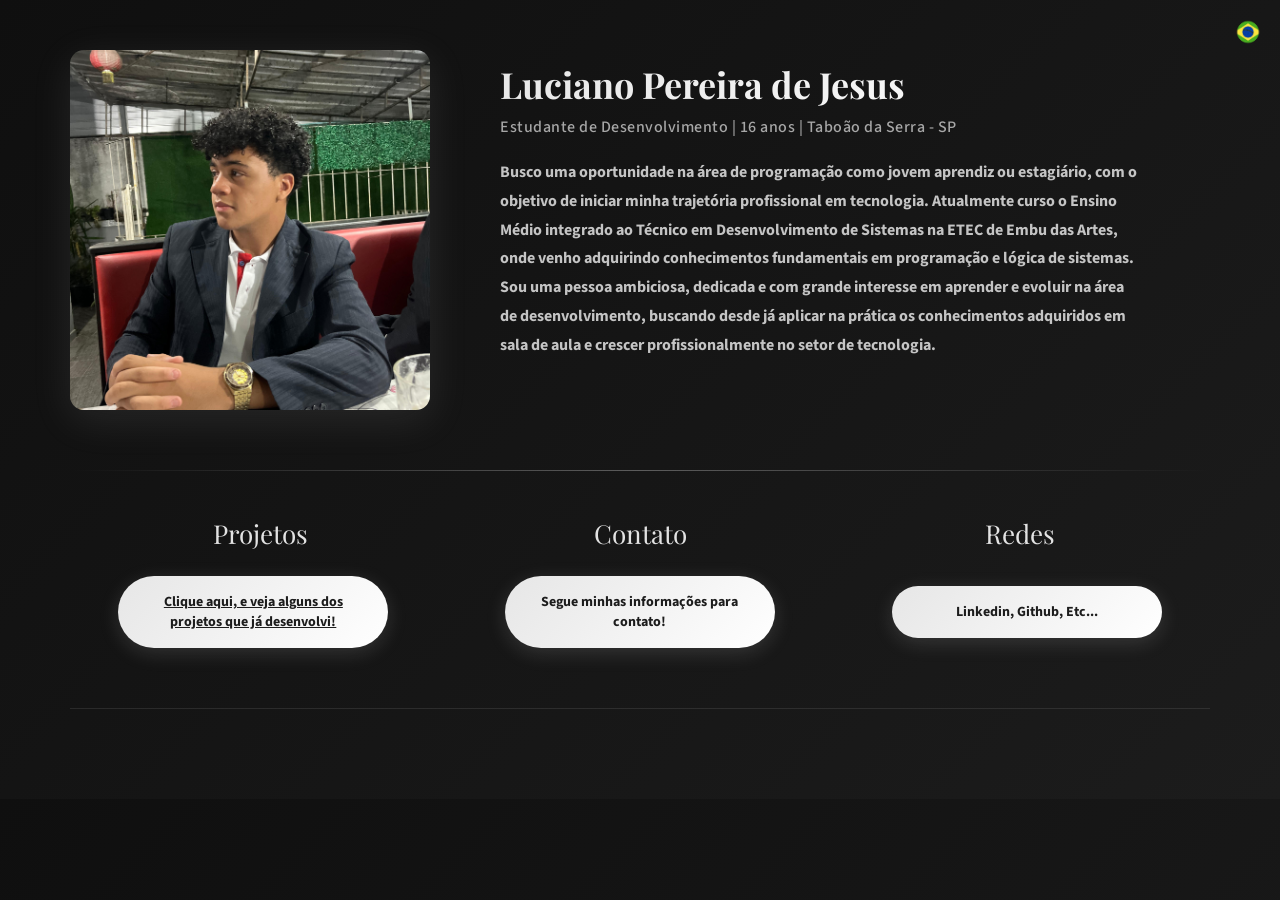
==== Portifólio Luciano Pereira/index.html @ 4070a9cf "Add files via upload" ====
<!DOCTYPE html>
<html lang="pt-BR">

<head>
    <meta charset="UTF-8">
    <meta name="viewport" content="width=device-width, initial-scale=1.0">
    <meta name="description" content="Portfólio de Luciano Pereira – projetos web e habilidades em desenvolvimento.">
    <link rel="icon" href="favicon.ico">
    <title>Luciano Pereira - Desenvolvedor</title>
    <link rel="stylesheet" href="style.css?v=2">
    <link rel="preconnect" href="https://fonts.googleapis.com">
    <link rel="preconnect" href="https://fonts.gstatic.com" crossorigin>
    <link href="https://fonts.googleapis.com/css2?family=Playfair+Display:ital,wght@1,700&display=swap"
        rel="stylesheet">
    <link rel="preconnect" href="https://fonts.googleapis.com">
    <link rel="preconnect" href="https://fonts.gstatic.com" crossorigin>
    <link
        href="https://fonts.googleapis.com/css2?family=Playfair+Display:wght@400..900&family=Source+Sans+3:ital,wght@0,200..900;1,200..900&display=swap"
        rel="stylesheet">
</head>

<body>

    <div class="linguagem">
        <img class="br-en" id="flagImg" src="brasil.png" alt="Trocar idioma" role="button" tabindex="0">
    </div>


    <div id="languageModal" class="language-modal">
        <div class="language-content">
            <h2>Choose Language / Escolha o Idioma</h2>
            <div class="language-options">
                <button class="lang-btn" data-lang="pt">🇧🇷 Português</button>
                <button class="lang-btn" data-lang="en">🇺🇸 English</button>
            </div>
        </div>
    </div>

    <div id="contactModal" class="language-modal">
        <div class="language-content contact-modal-content">
            <h2 data-pt="Contato" data-en="Contact">Contato</h2>
            <p class="contact-label" data-pt="Entre em contato comigo:" data-en="Get in touch with me:">Entre em contato comigo:</p>
            <a href="mailto:lucianopereiradejesus14@gmail.com" class="contact-email">lucianopereiradejesus14@gmail.com</a>
            <button class="lang-btn contact-close-btn" data-action="close-contact" data-pt="Fechar" data-en="Close">Fechar</button>
        </div>
    </div>

    <div id="redesModal" class="language-modal">
        <div class="language-content redes-modal-content">
            <h2 data-pt="Minhas Redes" data-en="My Networks">Minhas Redes</h2>
            <p class="contact-label" data-pt="Vamos nos conectar!" data-en="Let's connect!">Vamos nos conectar!</p>
            
            <div class="social-links">
                <a href="https://github.com/Luciano-P-Jesus" target="_blank" class="social-link github">
                    <span class="social-icon">
                        <svg viewBox="0 0 24 24" width="22" height="22" fill="currentColor">
                            <path d="M12 0C5.37 0 0 5.37 0 12c0 5.31 3.435 9.795 8.205 11.385.6.105.825-.255.825-.57 0-.285-.015-1.23-.015-2.235-3.015.555-3.795-.735-4.035-1.41-.135-.345-.72-1.41-1.23-1.695-.42-.225-1.02-.78-.015-.795.945-.015 1.62.87 1.845 1.23 1.08 1.815 2.805 1.305 3.495.99.105-.78.42-1.305.765-1.605-2.67-.3-5.46-1.335-5.46-5.925 0-1.305.465-2.385 1.23-3.225-.12-.3-.54-1.53.12-3.18 0 0 1.005-.315 3.3 1.23.96-.27 1.98-.405 3-.405s2.04.135 3 .405c2.295-1.56 3.3-1.23 3.3-1.23.66 1.65.24 2.88.12 3.18.765.84 1.23 1.905 1.23 3.225 0 4.605-2.805 5.625-5.475 5.925.435.375.81 1.095.81 2.22 0 1.605-.015 2.895-.015 3.3 0 .315.225.69.825.57A12.02 12.02 0 0024 12c0-6.63-5.37-12-12-12z"/>
                        </svg>
                    </span>
                    <span class="social-name">GitHub</span>
                    <span class="social-arrow">→</span>
                </a>
                
                <a href="https://www.linkedin.com/in/luciano-pereira-de-jesus-b1060439a" target="_blank" class="social-link linkedin">
                    <span class="social-icon">
                        <svg viewBox="0 0 24 24" width="20" height="20" fill="currentColor">
                            <path d="M20.447 20.452h-3.554v-5.569c0-1.328-.027-3.037-1.852-3.037-1.853 0-2.136 1.445-2.136 2.939v5.667H9.351V9h3.414v1.561h.046c.477-.9 1.637-1.85 3.37-1.85 3.601 0 4.267 2.37 4.267 5.455v6.286zM5.337 7.433a2.062 2.062 0 01-2.063-2.065 2.064 2.064 0 112.063 2.065zm1.782 13.019H3.555V9h3.564v11.452zM22.225 0H1.771C.792 0 0 .774 0 1.729v20.542C0 23.227.792 24 1.771 24h20.451C23.2 24 24 23.227 24 22.271V1.729C24 .774 23.2 0 22.222 0h.003z"/>
                        </svg>
                    </span>
                    <span class="social-name">LinkedIn</span>
                    <span class="social-arrow">→</span>
                </a>
            </div>
            
            <button class="lang-btn contact-close-btn" data-action="close-redes" data-pt="Fechar" data-en="Close">Fechar</button>
        </div>
    </div>

    <main class="principal">

        <div class="container">

            <div class="img" alt="Luciano Pereira de Jesus">

                <img class="L-img" src="eu.jpg">

            </div>

            <div class="textos">
                <h1 class="titulo" data-pt="Luciano Pereira de Jesus" data-en="Luciano Pereira de Jesus">Luciano Pereira
                    de Jesus</h1>
                <p class="subtitulo" data-pt="Estudante de Desenvolvimento | 16 anos | Taboão da Serra - SP"
                    data-en="Programming Student | 16 years old | Taboão da Serra - SP">Estudante de desenvolvimento| 16
                    anos | Taboão da Serra - SP</p>
                <h2 class="apresentação"
                    data-pt="Busco uma oportunidade na área de programação como jovem aprendiz ou estagiário, com o objetivo de iniciar minha trajetória profissional em tecnologia. Atualmente curso o Ensino Médio integrado ao Técnico em Desenvolvimento de Sistemas na ETEC de Embu das Artes, onde venho adquirindo conhecimentos fundamentais em programação e lógica de sistemas. Sou uma pessoa ambiciosa, dedicada e com grande interesse em aprender e evoluir na área de desenvolvimento, buscando desde já aplicar na prática os conhecimentos adquiridos em sala de aula e crescer profissionalmente no setor de tecnologia."
                    data-en="I am looking for an opportunity in programming as a young apprentice or intern, with the goal of starting my professional journey in technology. I am currently studying high school integrated with a technician course in Systems Development at ETEC de Embu das Artes, where I am acquiring fundamental knowledge in programming and systems logic. I am an ambitious, dedicated person with great interest in learning and evolving in the development field, already seeking to apply the knowledge acquired in class practice and grow professionally in the technology sector.">
                    Busco uma oportunidade na área de programação como jovem aprendiz ou
                    estagiário, com o objetivo de
                    iniciar minha trajetória profissional em tecnologia. Atualmente curso o Ensino Médio integrado ao
                    Técnico em Desenvolvimento de Sistemas na ETEC de Embu das Artes, onde venho adquirindo
                    conhecimentos fundamentais em programação e lógica de sistemas. Sou uma pessoa ambiciosa, dedicada e
                    com grande interesse em aprender e evoluir na área de desenvolvimento, buscando desde já aplicar na
                    prática os conhecimentos adquiridos em sala de aula e crescer profissionalmente no setor de
                    tecnologia.</h2>
            </div>
        </div>


        <div class="linha"></div>
        <nav class="links">


            <div class="linha-titulos">
                <h1 class="l-titulos" data-pt="Projetos" data-en="Projects">Projetos</h1>
                <h1 class="l-contato" data-pt="Contato" data-en="Contact">Contato</h1>
                <h1 class="l-titulos" data-pt="Redes" data-en="Networks">Redes</h1>
            </div>

            <div class="linha-links">
                <a href="projetos.html" class="projetos" data-pt="Clique aqui, e veja alguns dos projetos que já desenvolvi!"
                    data-en="Click here to see some of the projects I've developed!">Clique aqui, e veja alguns dos
                    projetos que já desenvolvi!</a>

                <div class="contato" data-pt="Segue minhas informações para contato!"
                    data-en="Follow my contact information!">Segue minhas informações para contato!</div>

                <div class="redes" data-pt="Linkedin, Github, Etc..." data-en="Linkedin, Github, Etc...">Linkedin,
                    Github, Etc...</div>
            </div>

        </nav>

        <footer>



        </footer>

    </main>


    <script src="script.js?v=4"></script>


</body>

</html>
---- Portifólio Luciano Pereira/style.css ----
* {
    margin: 0;
    padding: 0;
    box-sizing: border-box;
}

body {
    background: linear-gradient(135deg, #0f0f0f 0%, #1c1c1c 100%);
    color: rgba(255, 255, 255, 0.88);
    font-family: "Source Sans 3", sans-serif;
}


.linguagem {
    position: fixed;
    top: 18px;
    right: 18px;
    width: 28px;
    height: 28px;
    z-index: 100;
}

.br-en {
    width: 100%;
    height: 100%;
    cursor: pointer;
    transition: transform 0.3s ease;
}

.br-en:hover {
    transform: scale(1.2);
}


.principal {
    max-width: 1350px;
    margin: 0 auto;
    padding: 50px 70px;
}

.container {
    display: flex;
    align-items: flex-start;
    gap: 70px;
    animation: fadeInUp 0.8s ease-out;
}


.img {
    width: 360px;
    height: 360px;
    flex-shrink: 0;
}

.L-img {
    width: 100%;
    height: 100%;
    object-fit: cover;
    border-radius: 14px;
    box-shadow: 0 10px 40px rgba(230, 230, 230, 0.1);
    transition: transform 0.3s ease;
}

.L-img:hover {
    transform: scale(1.05);
}


.textos {
    max-width: 640px;
    padding-top: 10px;
}

.titulo {
    font-family: "Playfair Display", serif;
    font-size: 36px;
    font-weight: 700;
    margin-bottom: 8px;
    background: linear-gradient(135deg, #e6e6e6 0%, #ffffff 100%);
    -webkit-background-clip: text;
    -webkit-text-fill-color: transparent;
    background-clip: text;
}

.subtitulo {
    font-size: 16px;
    color: rgba(230, 230, 230, 0.7);
    margin-bottom: 20px;
    font-weight: 500;
    letter-spacing: 0.5px;
}

.apresentação {
    font-family: "Source Sans 3", sans-serif;
    font-size: 16px;
    line-height: 1.8;
    text-align: left;
    color: rgba(255, 255, 255, 0.75);
}


.linha {
    width: 100%;
    height: 1px;
    background: linear-gradient(90deg, rgba(255, 255, 255, 0) 0%, rgba(255, 255, 255, 0.3) 50%, rgba(255, 255, 255, 0) 100%);
    margin: 60px 0 45px;
}

.links {
    width: 100%;
}

/* Titles */
.linha-titulos {
    display: grid;
    grid-template-columns: repeat(3, 1fr);
    text-align: center;
    margin-bottom: 25px;
}

.l-titulos,
.l-contato {
    font-family: "Playfair Display", serif;
    font-size: 26px;
    font-weight: 400;
}

/* Buttons */
.linha-links {
    display: grid;
    grid-template-columns: repeat(3, 1fr);
    place-items: center;
    gap: 20px;
}

.projetos,
.contato,
.redes {
    background: linear-gradient(135deg, #e6e6e6 0%, #ffffff 100%);
    color: #1c1c1c;
    border-radius: 999px;
    padding: 16px 28px;
    font-size: 14px;
    text-align: center;
    width: 270px;
    cursor: pointer;
    font-weight: 700;
    border: none;
    transition: all 0.3s ease;
    box-shadow: 0 5px 20px rgba(230, 230, 230, 0.15);
}

.projetos:hover,
.contato:hover,
.redes:hover {
    transform: translateY(-4px);
    box-shadow: 0 10px 30px rgba(230, 230, 230, 0.25);
    background: linear-gradient(135deg, #ffffff 0%, #e6e6e6 100%);
}

/* Modal de Contato */
.contact-modal {
    display: none; 
    position: fixed; 
    z-index: 1000; 
    left: 0; 
    top: 0; 
    width: 100%; 
    height: 100%; 
    background-color: rgba(0,0,0,0.6); 
    backdrop-filter: blur(4px);
    justify-content: center; 
    align-items: center;
}

.contact-content {
    background: #fff;
    padding: 30px;
    border-radius: 12px;
    width: 90%;
    max-width: 400px;
    text-align: center;
    box-shadow: 0 8px 20px rgba(0,0,0,0.25);
    animation: fadeIn 0.3s ease-in-out;
    font-family: 'Source Sans 3', sans-serif;
}

.contact-content h2 {
    font-family: 'Playfair Display', serif;
    margin-bottom: 15px;
    color: #333;
}

.contact-content p {
    font-size: 1.1rem;
    color: #444;
}

.contact-content a {
    color: #0077cc;
    text-decoration: none;
    font-weight: bold;
}

.contact-content a:hover {
    text-decoration: underline;
}

.close-btn {
    position: absolute;
    top: 15px;
    right: 20px;
    font-size: 1.5rem;
    cursor: pointer;
    color: #666;
    transition: color 0.3s;
}

.close-btn:hover {
    color: #000;
}

@keyframes fadeIn {
    from {opacity: 0; transform: scale(0.95);}
    to {opacity: 1; transform: scale(1);}
}


/* Projects Page Styles */
.projetos-header {
    text-align: center;
    margin-bottom: 60px;
    animation: fadeInDown 0.8s ease-out;
}

.projetos-titulo {
    font-family: "Playfair Display", serif;
    font-size: 48px;
    font-weight: 700;
    margin-bottom: 12px;
    background: linear-gradient(135deg, #e6e6e6 0%, #ffffff 100%);
    -webkit-background-clip: text;
    -webkit-text-fill-color: transparent;
    background-clip: text;
}

.projetos-subtitulo {
    font-size: 18px;
    color: rgba(230, 230, 230, 0.6);
}

.projetos-container {
    display: grid;
    grid-template-columns: repeat(auto-fit, minmax(500px, 1fr));
    gap: 40px;
    margin-bottom: 60px;
    animation: fadeInUp 0.8s ease-out 0.2s both;
}

.projeto-card {
    background: linear-gradient(135deg, rgba(230, 230, 230, 0.08) 0%, rgba(230, 230, 230, 0.02) 100%);
    border: 1px solid rgba(230, 230, 230, 0.1);
    border-radius: 12px;
    padding: 40px;
    position: relative;
    overflow: hidden;
    transition: all 0.3s ease;
    backdrop-filter: blur(10px);
}

.projeto-card:hover {
    border-color: rgba(230, 230, 230, 0.3);
    transform: translateY(-8px);
    box-shadow: 0 20px 50px rgba(230, 230, 230, 0.1);
}

.projeto-overlay {
    position: absolute;
    top: 0;
    left: 0;
    right: 0;
    height: 4px;
    background: linear-gradient(90deg, #e6e6e6 0%, #ffffff 50%, #e6e6e6 100%);
    animation: slideRight 2s ease-in-out infinite;
}

@keyframes slideRight {
    0%, 100% {
        transform: translateX(-100%);
    }
    50% {
        transform: translateX(100%);
    }
}

.projeto-conteudo {
    position: relative;
    z-index: 1;
}

.projeto-nome {
    font-family: "Playfair Display", serif;
    font-size: 28px;
    font-weight: 700;
    margin-bottom: 12px;
    color: #e6e6e6;
}

.projeto-descricao {
    font-size: 15px;
    line-height: 1.7;
    color: rgba(255, 255, 255, 0.7);
    margin-bottom: 20px;
}

.projeto-tecnologias {
    display: flex;
    flex-wrap: wrap;
    gap: 8px;
    margin-bottom: 24px;
}

.tech-badge {
    display: inline-block;
    background: rgba(230, 230, 230, 0.15);
    color: #e6e6e6;
    padding: 6px 14px;
    border-radius: 20px;
    font-size: 12px;
    font-weight: 600;
    border: 1px solid rgba(230, 230, 230, 0.2);
    transition: all 0.3s ease;
}

.tech-badge:hover {
    background: rgba(230, 230, 230, 0.25);
    border-color: rgba(230, 230, 230, 0.4);
}

.projeto-features {
    background: rgba(230, 230, 230, 0.05);
    padding: 16px;
    border-radius: 8px;
    border-left: 3px solid rgba(230, 230, 230, 0.3);
}

.projeto-features p {
    font-size: 14px;
    font-weight: 600;
    color: #e6e6e6;
    margin-bottom: 10px;
}

.projeto-features ul {
    list-style: none;
    display: flex;
    flex-direction: column;
    gap: 8px;
}

.projeto-features li {
    font-size: 14px;
    color: rgba(255, 255, 255, 0.7);
}

.btn-projeto {
    display: inline-block;
    background: linear-gradient(135deg, #e6e6e6 0%, #ffffff 100%);
    color: #1c1c1c;
    padding: 12px 28px;
    border-radius: 999px;
    font-size: 14px;
    font-weight: 700;
    text-decoration: none;
    margin-top: 20px;
    transition: all 0.3s ease;
    box-shadow: 0 5px 15px rgba(230, 230, 230, 0.2);
    border: none;
    cursor: pointer;
    display: inline-block;
}

.btn-projeto:hover {
    transform: translateY(-3px);
    box-shadow: 0 8px 25px rgba(230, 230, 230, 0.3);
    background: linear-gradient(135deg, #ffffff 0%, #e6e6e6 100%);
}

.volta {
    text-align: center;
    margin: 40px 0;
    animation: fadeInUp 0.8s ease-out 0.4s both;
}

.btn-voltar {
    background: linear-gradient(135deg, #e6e6e6 0%, #ffffff 100%);
    color: #1c1c1c;
    border: none;
    padding: 14px 32px;
    border-radius: 999px;
    font-size: 15px;
    font-weight: 700;
    cursor: pointer;
    transition: all 0.3s ease;
    box-shadow: 0 5px 20px rgba(230, 230, 230, 0.15);
}

.btn-voltar:hover {
    transform: translateY(-4px);
    box-shadow: 0 10px 30px rgba(230, 230, 230, 0.25);
    background: linear-gradient(135deg, #ffffff 0%, #e6e6e6 100%);
}

footer {
    margin-top: 60px;
    padding-top: 40px;
    border-top: 1px solid rgba(230, 230, 230, 0.1);
}

/* Language Modal */
.language-modal {
    display: none;
    position: fixed;
    top: 0;
    left: 0;
    right: 0;
    bottom: 0;
    background: rgba(0, 0, 0, 0.7);
    backdrop-filter: blur(5px);
    z-index: 1000;
    align-items: center;
    justify-content: center;
    animation: fadeIn 0.3s ease;
}

.language-modal.show {
    display: flex;
}

.language-content {
    background: linear-gradient(135deg, rgba(230, 230, 230, 0.15) 0%, rgba(230, 230, 230, 0.05) 100%);
    border: 1px solid rgba(230, 230, 230, 0.2);
    border-radius: 16px;
    padding: 40px;
    text-align: center;
    backdrop-filter: blur(10px);
    animation: slideUp 0.3s ease;
    max-width: 400px;
    width: 90%;
    box-shadow: 0 20px 60px rgba(0, 0, 0, 0.3);
}

.language-content h2 {
    font-family: "Playfair Display", serif;
    font-size: 28px;
    margin-bottom: 30px;
    background: linear-gradient(135deg, #e6e6e6 0%, #ffffff 100%);
    -webkit-background-clip: text;
    -webkit-text-fill-color: transparent;
    background-clip: text;
}

.language-options {
    display: flex;
    gap: 15px;
    flex-direction: column;
}

.lang-btn {
    background: linear-gradient(135deg, #e6e6e6 0%, #ffffff 100%);
    color: #1c1c1c;
    border: none;
    padding: 15px 24px;
    border-radius: 8px;
    font-size: 16px;
    font-weight: 700;
    cursor: pointer;
    transition: all 0.3s ease;
    box-shadow: 0 5px 15px rgba(230, 230, 230, 0.2);
}

.lang-btn:hover {
    transform: translateY(-3px);
    box-shadow: 0 8px 25px rgba(230, 230, 230, 0.3);
    background: linear-gradient(135deg, #ffffff 0%, #e6e6e6 100%);
}

.lang-btn:active {
    transform: translateY(-1px);
}

/* Contact Modal */
.contact-modal-content {
    display: flex;
    flex-direction: column;
    align-items: center;
    gap: 20px;
}

.contact-label {
    font-size: 16px;
    color: rgba(255, 255, 255, 0.7);
    margin: 0;
}

.contact-email {
    background: linear-gradient(135deg, rgba(230, 230, 230, 0.1) 0%, rgba(230, 230, 230, 0.05) 100%);
    border: 1px solid rgba(230, 230, 230, 0.2);
    padding: 16px 28px;
    border-radius: 8px;
    font-size: 16px;
    font-weight: 600;
    color: #e6e6e6;
    text-decoration: none;
    transition: all 0.3s ease;
}

.contact-email:hover {
    background: linear-gradient(135deg, rgba(230, 230, 230, 0.15) 0%, rgba(230, 230, 230, 0.1) 100%);
    border-color: rgba(230, 230, 230, 0.4);
    transform: translateY(-2px);
}

.contact-close-btn {
    margin-top: 10px;
}

/* Social Networks Modal */
.redes-modal-content {
    display: flex;
    flex-direction: column;
    align-items: center;
    gap: 24px;
}

.social-links {
    display: flex;
    flex-direction: column;
    gap: 14px;
    width: 100%;
}

.social-link {
    display: flex;
    align-items: center;
    gap: 14px;
    padding: 18px 22px;
    border-radius: 12px;
    text-decoration: none;
    transition: all 0.3s ease;
    background: rgba(255, 255, 255, 0.06);
    border: 1px solid rgba(255, 255, 255, 0.12);
}

.social-link:hover {
    background: rgba(255, 255, 255, 0.12);
    border-color: rgba(255, 255, 255, 0.25);
    transform: translateY(-3px);
    box-shadow: 0 10px 30px rgba(0, 0, 0, 0.3);
}

.social-icon {
    width: 42px;
    height: 42px;
    display: flex;
    align-items: center;
    justify-content: center;
    border-radius: 10px;
    font-weight: 800;
    font-size: 15px;
    color: #1c1c1c;
    flex-shrink: 0;
    background: linear-gradient(135deg, #e6e6e6 0%, #ffffff 100%);
}

.social-name {
    flex: 1;
    font-size: 16px;
    font-weight: 600;
    color: #e6e6e6;
}

.social-arrow {
    font-size: 18px;
    color: rgba(255, 255, 255, 0.4);
    transition: all 0.3s ease;
}

.social-link:hover .social-arrow {
    color: #fff;
    transform: translateX(4px);
}

@keyframes fadeIn {
    from {
        opacity: 0;
    }
    to {
        opacity: 1;
    }
}

@keyframes slideUp {
    from {
        opacity: 0;
        transform: translateY(30px);
    }
    to {
        opacity: 1;
        transform: translateY(0);
    }
}

/* Project Info Page */
.projeto-info-container {
    animation: fadeInUp 0.8s ease-out;
}

.projeto-info-header {
    text-align: center;
    margin-bottom: 50px;
}

.projeto-info-titulo {
    font-family: "Playfair Display", serif;
    font-size: 48px;
    font-weight: 700;
    margin-bottom: 12px;
    background: linear-gradient(135deg, #e6e6e6 0%, #ffffff 100%);
    -webkit-background-clip: text;
    -webkit-text-fill-color: transparent;
    background-clip: text;
}

.projeto-info-subtitulo {
    font-size: 18px;
    color: rgba(230, 230, 230, 0.6);
}

.projeto-info-content {
    max-width: 900px;
    margin: 0 auto;
}

.info-section {
    background: linear-gradient(135deg, rgba(230, 230, 230, 0.08) 0%, rgba(230, 230, 230, 0.02) 100%);
    border: 1px solid rgba(230, 230, 230, 0.1);
    border-radius: 12px;
    padding: 30px;
    margin-bottom: 25px;
    backdrop-filter: blur(10px);
    transition: all 0.3s ease;
}

.info-section:hover {
    border-color: rgba(230, 230, 230, 0.2);
    box-shadow: 0 10px 30px rgba(230, 230, 230, 0.05);
}

.info-section h2 {
    font-family: "Playfair Display", serif;
    font-size: 24px;
    font-weight: 700;
    margin-bottom: 16px;
    color: #e6e6e6;
}

.info-section p {
    font-size: 15px;
    line-height: 1.7;
    color: rgba(255, 255, 255, 0.75);
    margin-bottom: 15px;
}

.info-section ul {
    list-style: none;
}

.info-section li {
    font-size: 15px;
    line-height: 1.8;
    color: rgba(255, 255, 255, 0.75);
    margin-bottom: 10px;
}

.tech-list {
    display: grid;
    grid-template-columns: repeat(auto-fit, minmax(250px, 1fr));
    gap: 25px;
}

.tech-group h3 {
    font-size: 16px;
    font-weight: 700;
    color: #e6e6e6;
    margin-bottom: 12px;
}

.tech-group ul {
    list-style: none;
}

.tech-group li {
    font-size: 14px;
    color: rgba(255, 255, 255, 0.7);
    margin-bottom: 8px;
    padding-left: 12px;
}

.tech-group li:before {
    content: "▸ ";
    color: rgba(230, 230, 230, 0.6);
    margin-right: 8px;
}

.features-list {
    list-style: none;
}

.features-list li {
    font-size: 15px;
    line-height: 1.8;
    color: rgba(255, 255, 255, 0.75);
    margin-bottom: 12px;
}

.requirements-list {
    list-style: none;
}

.requirements-list li {
    font-size: 15px;
    line-height: 1.8;
    color: rgba(255, 255, 255, 0.75);
    margin-bottom: 10px;
}

.info-warning {
    border-left: 4px solid rgba(255, 200, 0, 0.5);
    background: linear-gradient(135deg, rgba(255, 200, 0, 0.05) 0%, rgba(255, 200, 0, 0.02) 100%);
}

.info-warning h2 {
    color: rgba(255, 200, 0, 0.9);
}

/* Animations */
@keyframes fadeInUp {
    from {
        opacity: 0;
        transform: translateY(30px);
    }
    to {
        opacity: 1;
        transform: translateY(0);
    }
}

@keyframes fadeInDown {
    from {
        opacity: 0;
        transform: translateY(-30px);
    }
    to {
        opacity: 1;
        transform: translateY(0);
    }
}

/* =============================================
   Mini Projects Page
   ============================================= */

/* Header */
.mini-header {
    text-align: center;
    margin-bottom: 70px;
    animation: fadeInDown 0.8s ease-out;
}

.mini-header-label {
    display: inline-block;
    font-size: 12px;
    font-weight: 700;
    letter-spacing: 3px;
    text-transform: uppercase;
    color: rgba(230, 230, 230, 0.5);
    margin-bottom: 16px;
    border: 1px solid rgba(230, 230, 230, 0.15);
    padding: 6px 18px;
    border-radius: 999px;
}

.mini-header-titulo {
    font-family: "Playfair Display", serif;
    font-size: 56px;
    font-weight: 700;
    margin-bottom: 14px;
    background: linear-gradient(135deg, #e6e6e6 0%, #ffffff 100%);
    -webkit-background-clip: text;
    -webkit-text-fill-color: transparent;
    background-clip: text;
}

.mini-header-subtitulo {
    font-size: 17px;
    color: rgba(230, 230, 230, 0.55);
    max-width: 520px;
    margin: 0 auto 36px;
    line-height: 1.6;
}

.mini-header-stats {
    display: flex;
    align-items: center;
    justify-content: center;
    gap: 32px;
}

.stat-item {
    display: flex;
    flex-direction: column;
    align-items: center;
    gap: 4px;
}

.stat-number {
    font-family: "Playfair Display", serif;
    font-size: 32px;
    font-weight: 700;
    color: #e6e6e6;
}

.stat-label {
    font-size: 13px;
    color: rgba(230, 230, 230, 0.5);
    text-transform: uppercase;
    letter-spacing: 1px;
}

.stat-divider {
    width: 1px;
    height: 40px;
    background: rgba(230, 230, 230, 0.15);
}

/* Cards */
.mini-card {
    position: relative;
    background: linear-gradient(135deg, rgba(230, 230, 230, 0.06) 0%, rgba(230, 230, 230, 0.015) 100%);
    border: 1px solid rgba(230, 230, 230, 0.08);
    border-radius: 16px;
    overflow: hidden;
    margin-bottom: 40px;
    transition: all 0.4s ease;
    animation: fadeInUp 0.8s ease-out both;
}

.mini-card:nth-child(3) { animation-delay: 0.1s; }
.mini-card:nth-child(4) { animation-delay: 0.2s; }
.mini-card:nth-child(5) { animation-delay: 0.3s; }
.mini-card:nth-child(6) { animation-delay: 0.4s; }

.mini-card:hover {
    border-color: rgba(230, 230, 230, 0.2);
    transform: translateY(-4px);
    box-shadow: 0 24px 60px rgba(0, 0, 0, 0.3);
}

.mini-card-accent {
    height: 3px;
    width: 100%;
}

.mini-card--purple .mini-card-accent { background: linear-gradient(90deg, #9b59b6, #8e44ad, #c39bd3); }
.mini-card--green .mini-card-accent  { background: linear-gradient(90deg, #27ae60, #2ecc71, #58d68d); }
.mini-card--blue .mini-card-accent   { background: linear-gradient(90deg, #2980b9, #3498db, #5dade2); }
.mini-card--orange .mini-card-accent { background: linear-gradient(90deg, #e67e22, #f39c12, #f5b041); }

.mini-card--purple .mini-card-number { color: #c39bd3; }
.mini-card--green .mini-card-number  { color: #58d68d; }
.mini-card--blue .mini-card-number   { color: #5dade2; }
.mini-card--orange .mini-card-number { color: #f5b041; }

.mini-card--purple .mini-tag { border-color: rgba(155, 89, 182, 0.35); color: #c39bd3; }
.mini-card--green .mini-tag  { border-color: rgba(46, 204, 113, 0.35); color: #58d68d; }
.mini-card--blue .mini-tag   { border-color: rgba(52, 152, 219, 0.35); color: #5dade2; }
.mini-card--orange .mini-tag { border-color: rgba(243, 156, 18, 0.35); color: #f5b041; }

/* Card body layout */
.mini-card-body {
    display: grid;
    grid-template-columns: 1fr 1fr;
    gap: 0;
}

.mini-card-body--reverse {
    direction: rtl;
}

.mini-card-body--reverse > * {
    direction: ltr;
}

/* Video section */
.mini-card-video {
    padding: 30px;
    display: flex;
    flex-direction: column;
    justify-content: center;
    background: rgba(0, 0, 0, 0.2);
}

.mini-card-video video {
    width: 100%;
    border-radius: 10px;
    box-shadow: 0 8px 30px rgba(0, 0, 0, 0.4);
}

.mini-card-video--double {
    gap: 8px;
}

.mini-card-video--double video {
    border-radius: 8px;
}

.video-label {
    font-size: 12px;
    font-weight: 600;
    text-transform: uppercase;
    letter-spacing: 1.5px;
    color: rgba(230, 230, 230, 0.5);
    margin-bottom: 6px;
    margin-top: 8px;
}

.video-label:first-child {
    margin-top: 0;
}

/* Card info section */
.mini-card-info {
    padding: 36px 40px;
    display: flex;
    flex-direction: column;
    justify-content: center;
}

.mini-card-number {
    font-family: "Playfair Display", serif;
    font-size: 48px;
    font-weight: 700;
    opacity: 0.15;
    line-height: 1;
    margin-bottom: 8px;
}

.mini-card-nome {
    font-family: "Playfair Display", serif;
    font-size: 28px;
    font-weight: 700;
    color: #e6e6e6;
    margin-bottom: 14px;
}

.mini-card-descricao {
    font-size: 15px;
    line-height: 1.75;
    color: rgba(255, 255, 255, 0.65);
    margin-bottom: 18px;
}

/* Tags */
.mini-card-tags {
    display: flex;
    flex-wrap: wrap;
    gap: 8px;
    margin-bottom: 22px;
}

.mini-tag {
    display: inline-block;
    padding: 5px 14px;
    border-radius: 999px;
    font-size: 12px;
    font-weight: 600;
    border: 1px solid;
    background: transparent;
}

/* Highlights */
.mini-card-highlights {
    display: flex;
    flex-direction: column;
    gap: 10px;
}

.highlight-item {
    display: flex;
    align-items: center;
    gap: 10px;
    font-size: 14px;
    color: rgba(255, 255, 255, 0.6);
}

.highlight-icon {
    font-size: 16px;
    flex-shrink: 0;
}

/* Navigation */
.mini-nav {
    display: flex;
    justify-content: center;
    gap: 20px;
    margin-top: 20px;
    animation: fadeInUp 0.8s ease-out 0.5s both;
}

.mini-nav .btn-voltar {
    text-decoration: none;
    display: inline-block;
}

/* Responsiveness */
@media (max-width: 900px) {
    .principal {
        padding: 40px 40px;
    }

    .container {
        flex-direction: column;
        align-items: center;
        text-align: center;
    }

    .textos {
        padding-top: 0;
    }

    .titulo {
        font-size: 28px;
    }

    .linha-titulos,
    .linha-links {
        grid-template-columns: 1fr;
        gap: 22px;
    }

    .projetos-container {
        grid-template-columns: 1fr;
    }

    .projetos-titulo {
        font-size: 36px;
    }

    .mini-header-titulo {
        font-size: 40px;
    }

    .mini-card-body,
    .mini-card-body--reverse {
        grid-template-columns: 1fr;
        direction: ltr;
    }

    .mini-card-info {
        padding: 28px 24px;
    }

    .mini-card-video {
        padding: 20px;
    }

    .mini-nav {
        flex-direction: column;
        align-items: center;
    }
}

@media (max-width: 600px) {
    .principal {
        padding: 30px 20px;
    }

    .img {
        width: 100%;
        height: auto;
        aspect-ratio: 1;
    }

    .titulo {
        font-size: 24px;
    }

    .projeto-card {
        padding: 24px;
    }

    .projeto-nome {
        font-size: 22px;
    }

    .mini-header-titulo {
        font-size: 32px;
    }

    .mini-header-stats {
        gap: 20px;
    }

    .stat-number {
        font-size: 24px;
    }

    .mini-card-nome {
        font-size: 22px;
    }

    .mini-card-number {
        font-size: 36px;
    }
}
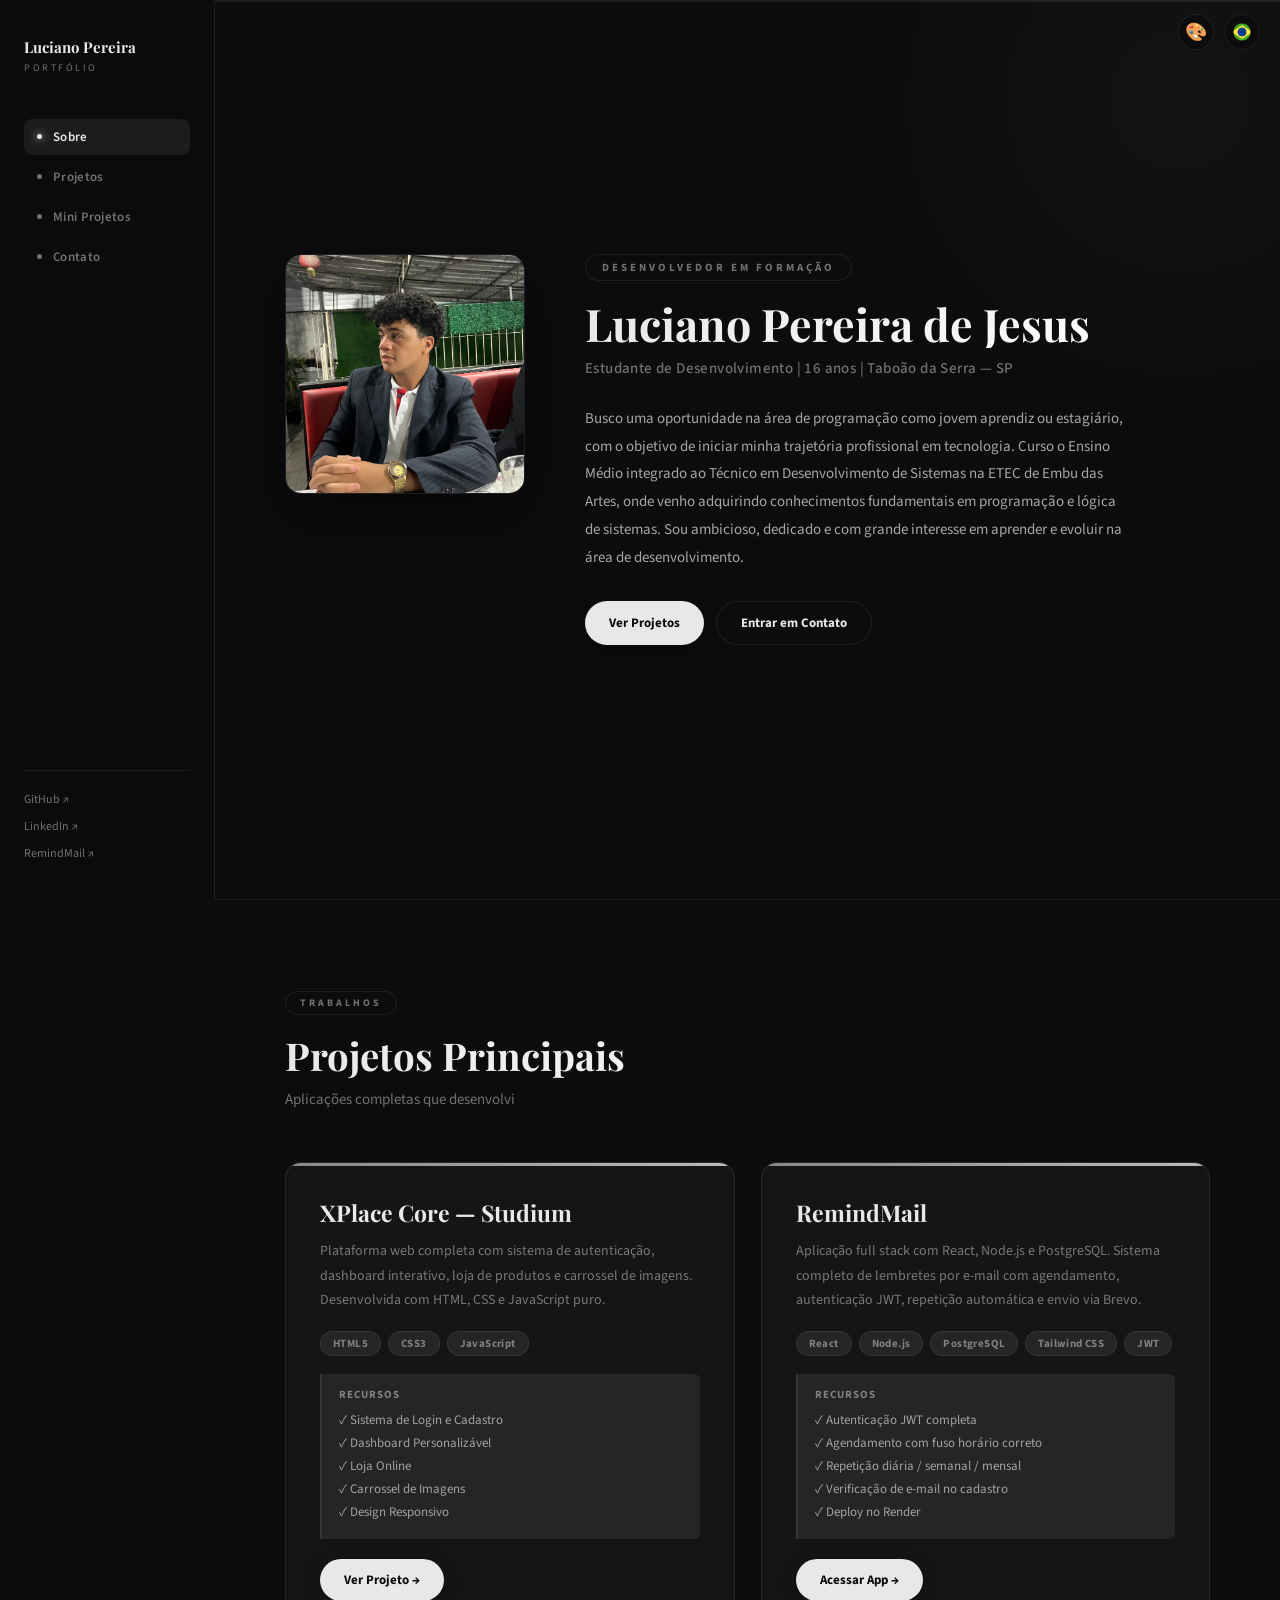
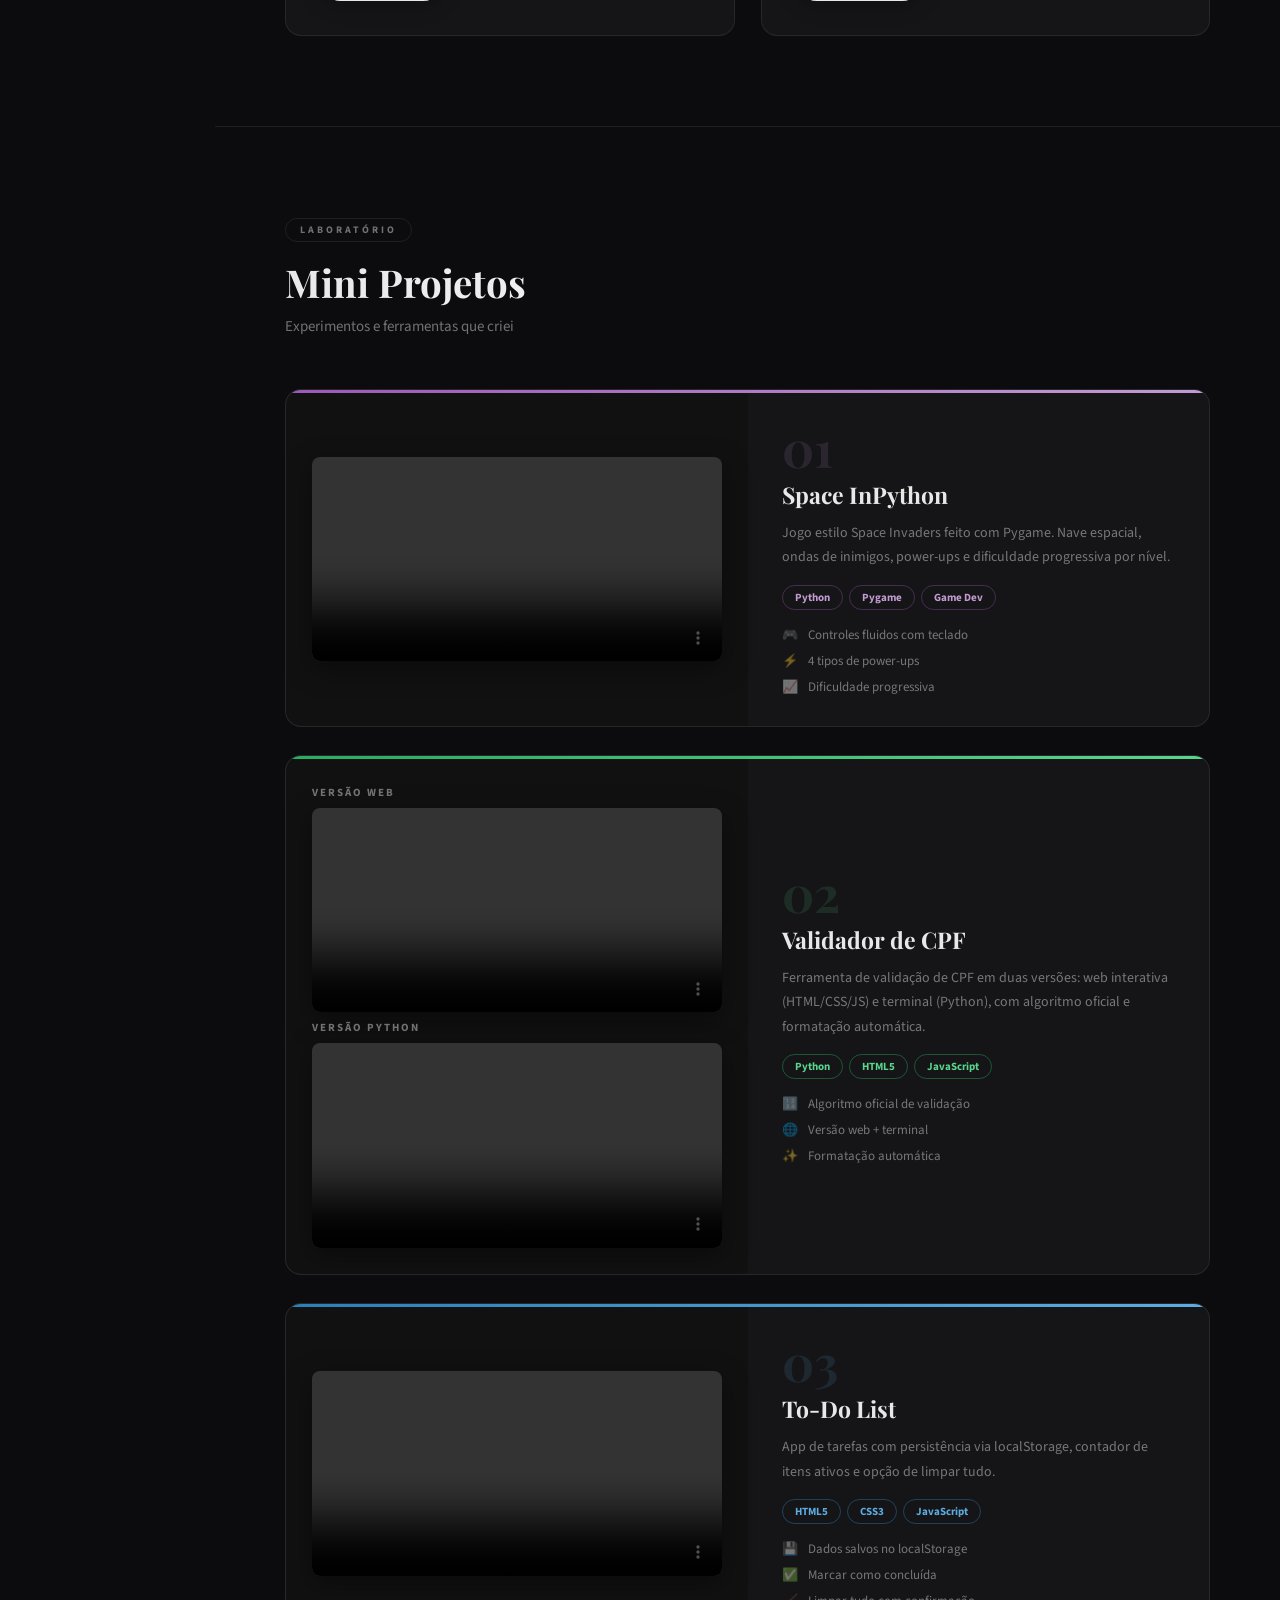
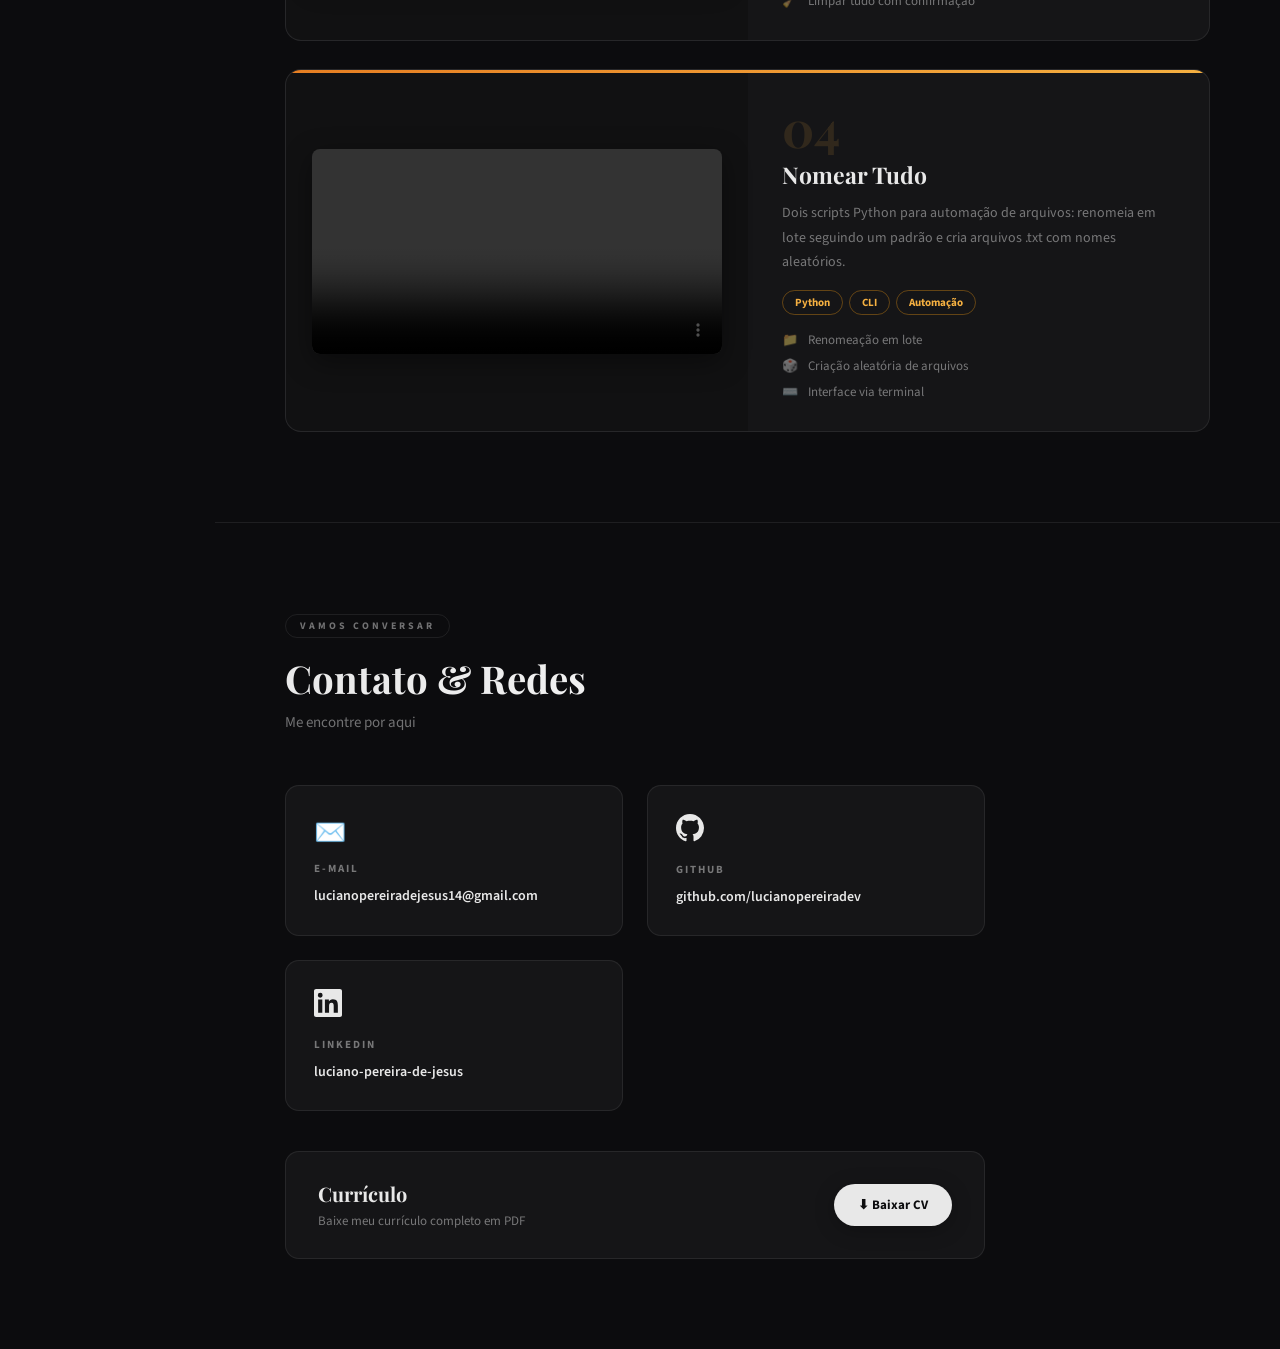
==== commit ba1cde85: "Add files via upload" ====
--- a/Portifólio Luciano Pereira/index.html
+++ b/Portifólio Luciano Pereira/index.html
@@ -1,148 +1,347 @@
 <!DOCTYPE html>
-<html lang="pt-BR">
-
+<html lang="pt-BR" data-theme="dark">
 <head>
-    <meta charset="UTF-8">
-    <meta name="viewport" content="width=device-width, initial-scale=1.0">
-    <meta name="description" content="Portfólio de Luciano Pereira – projetos web e habilidades em desenvolvimento.">
-    <link rel="icon" href="favicon.ico">
-    <title>Luciano Pereira - Desenvolvedor</title>
-    <link rel="stylesheet" href="style.css?v=2">
-    <link rel="preconnect" href="https://fonts.googleapis.com">
-    <link rel="preconnect" href="https://fonts.gstatic.com" crossorigin>
-    <link href="https://fonts.googleapis.com/css2?family=Playfair+Display:ital,wght@1,700&display=swap"
-        rel="stylesheet">
-    <link rel="preconnect" href="https://fonts.googleapis.com">
-    <link rel="preconnect" href="https://fonts.gstatic.com" crossorigin>
-    <link
-        href="https://fonts.googleapis.com/css2?family=Playfair+Display:wght@400..900&family=Source+Sans+3:ital,wght@0,200..900;1,200..900&display=swap"
-        rel="stylesheet">
+  <meta charset="UTF-8">
+  <meta name="viewport" content="width=device-width, initial-scale=1.0">
+  <meta name="description" content="Portfólio de Luciano Pereira – desenvolvedor web, estudante ETEC.">
+  <link rel="icon" href="favicon.ico">
+  <title>Luciano Pereira — Desenvolvedor</title>
+  <link rel="preconnect" href="https://fonts.googleapis.com">
+  <link rel="preconnect" href="https://fonts.gstatic.com" crossorigin>
+  <link href="https://fonts.googleapis.com/css2?family=Playfair+Display:ital,wght@0,400;0,700;1,700&family=Source+Sans+3:wght@300;400;600;700&display=swap" rel="stylesheet">
+  <link rel="stylesheet" href="style.css">
 </head>
-
 <body>
 
-    <div class="linguagem">
-        <img class="br-en" id="flagImg" src="brasil.png" alt="Trocar idioma" role="button" tabindex="0">
+  <!-- ── SCROLL BAR ── -->
+  <div class="scroll-bar"><div class="scroll-bar-fill" id="scrollFill"></div></div>
+
+  <!-- ── TOP CONTROLS ── -->
+  <button class="hamburger" id="hamburger" aria-label="Menu">
+    <span></span><span></span><span></span>
+  </button>
+
+  <div class="topbar">
+    <button class="theme-btn" id="themeBtn" title="Tema">🎨</button>
+    <button class="lang-btn-top" id="langBtn" title="Idioma">
+      <img src="brasil.png" id="flagImg" alt="Idioma">
+    </button>
+  </div>
+
+  <!-- ── SIDE NAV ── -->
+  <nav class="sidenav" id="sidenav">
+    <div class="sidenav-logo">
+      Luciano Pereira
+      <span>Portfólio</span>
     </div>
-
-
-    <div id="languageModal" class="language-modal">
-        <div class="language-content">
-            <h2>Choose Language / Escolha o Idioma</h2>
-            <div class="language-options">
-                <button class="lang-btn" data-lang="pt">🇧🇷 Português</button>
-                <button class="lang-btn" data-lang="en">🇺🇸 English</button>
-            </div>
-        </div>
+    <ul class="nav-list">
+      <li><a href="#sobre"       class="active"><span class="nav-dot"></span><span data-pt="Sobre" data-en="About">Sobre</span></a></li>
+      <li><a href="#projetos"><span class="nav-dot"></span><span data-pt="Projetos" data-en="Projects">Projetos</span></a></li>
+      <li><a href="#mini"><span class="nav-dot"></span><span data-pt="Mini Projetos" data-en="Mini Projects">Mini Projetos</span></a></li>
+      <li><a href="#contato"><span class="nav-dot"></span><span data-pt="Contato" data-en="Contact">Contato</span></a></li>
+    </ul>
+    <div class="sidenav-footer">
+      <a href="https://github.com/lucianopereiradev" target="_blank" rel="noopener">GitHub ↗</a>
+      <a href="https://www.linkedin.com/in/luciano-pereira-de-jesus-b1060439a" target="_blank" rel="noopener">LinkedIn ↗</a>
+      <a href="remindmail.onrender.com" target="_blank" rel="noopener">RemindMail ↗</a>
     </div>
-
-    <div id="contactModal" class="language-modal">
-        <div class="language-content contact-modal-content">
-            <h2 data-pt="Contato" data-en="Contact">Contato</h2>
-            <p class="contact-label" data-pt="Entre em contato comigo:" data-en="Get in touch with me:">Entre em contato comigo:</p>
-            <a href="mailto:lucianopereiradejesus14@gmail.com" class="contact-email">lucianopereiradejesus14@gmail.com</a>
-            <button class="lang-btn contact-close-btn" data-action="close-contact" data-pt="Fechar" data-en="Close">Fechar</button>
-        </div>
+  </nav>
+
+  <!-- ── OVERLAY (mobile) ── -->
+  <div id="navOverlay"></div>
+
+  <!-- ── LANGUAGE MODAL ── -->
+  <div class="lang-modal" id="langModal">
+    <div class="lang-box">
+      <h2>Choose Language / Escolha o Idioma</h2>
+      <div class="lang-opts">
+        <button class="lang-opt" data-lang="pt">🇧🇷 Português</button>
+        <button class="lang-opt" data-lang="en">🇺🇸 English</button>
+      </div>
     </div>
-
-    <div id="redesModal" class="language-modal">
-        <div class="language-content redes-modal-content">
-            <h2 data-pt="Minhas Redes" data-en="My Networks">Minhas Redes</h2>
-            <p class="contact-label" data-pt="Vamos nos conectar!" data-en="Let's connect!">Vamos nos conectar!</p>
-            
-            <div class="social-links">
-                <a href="https://github.com/Luciano-P-Jesus" target="_blank" class="social-link github">
-                    <span class="social-icon">
-                        <svg viewBox="0 0 24 24" width="22" height="22" fill="currentColor">
-                            <path d="M12 0C5.37 0 0 5.37 0 12c0 5.31 3.435 9.795 8.205 11.385.6.105.825-.255.825-.57 0-.285-.015-1.23-.015-2.235-3.015.555-3.795-.735-4.035-1.41-.135-.345-.72-1.41-1.23-1.695-.42-.225-1.02-.78-.015-.795.945-.015 1.62.87 1.845 1.23 1.08 1.815 2.805 1.305 3.495.99.105-.78.42-1.305.765-1.605-2.67-.3-5.46-1.335-5.46-5.925 0-1.305.465-2.385 1.23-3.225-.12-.3-.54-1.53.12-3.18 0 0 1.005-.315 3.3 1.23.96-.27 1.98-.405 3-.405s2.04.135 3 .405c2.295-1.56 3.3-1.23 3.3-1.23.66 1.65.24 2.88.12 3.18.765.84 1.23 1.905 1.23 3.225 0 4.605-2.805 5.625-5.475 5.925.435.375.81 1.095.81 2.22 0 1.605-.015 2.895-.015 3.3 0 .315.225.69.825.57A12.02 12.02 0 0024 12c0-6.63-5.37-12-12-12z"/>
-                        </svg>
-                    </span>
-                    <span class="social-name">GitHub</span>
-                    <span class="social-arrow">→</span>
-                </a>
-                
-                <a href="https://www.linkedin.com/in/luciano-pereira-de-jesus-b1060439a" target="_blank" class="social-link linkedin">
-                    <span class="social-icon">
-                        <svg viewBox="0 0 24 24" width="20" height="20" fill="currentColor">
-                            <path d="M20.447 20.452h-3.554v-5.569c0-1.328-.027-3.037-1.852-3.037-1.853 0-2.136 1.445-2.136 2.939v5.667H9.351V9h3.414v1.561h.046c.477-.9 1.637-1.85 3.37-1.85 3.601 0 4.267 2.37 4.267 5.455v6.286zM5.337 7.433a2.062 2.062 0 01-2.063-2.065 2.064 2.064 0 112.063 2.065zm1.782 13.019H3.555V9h3.564v11.452zM22.225 0H1.771C.792 0 0 .774 0 1.729v20.542C0 23.227.792 24 1.771 24h20.451C23.2 24 24 23.227 24 22.271V1.729C24 .774 23.2 0 22.222 0h.003z"/>
-                        </svg>
-                    </span>
-                    <span class="social-name">LinkedIn</span>
-                    <span class="social-arrow">→</span>
-                </a>
-            </div>
-            
-            <button class="lang-btn contact-close-btn" data-action="close-redes" data-pt="Fechar" data-en="Close">Fechar</button>
-        </div>
+  </div>
+
+  <div class="theme-modal" id="themeModal">
+    <div class="theme-box">
+      <h2>Escolha um tema</h2>
+      <div class="theme-opts">
+        <button class="theme-dot active" data-t="dark" title="Dark"></button>
+        <button class="theme-dot" data-t="light" title="Light"></button>
+        <button class="theme-dot" data-t="ocean" title="Ocean"></button>
+        <button class="theme-dot" data-t="forest" title="Forest"></button>
+        <button class="theme-dot" data-t="rose" title="Rose"></button>
+        <button class="theme-dot" data-t="amber" title="Amber"></button>
+      </div>
     </div>
-
-    <main class="principal">
-
-        <div class="container">
-
-            <div class="img" alt="Luciano Pereira de Jesus">
-
-                <img class="L-img" src="eu.jpg">
-
-            </div>
-
-            <div class="textos">
-                <h1 class="titulo" data-pt="Luciano Pereira de Jesus" data-en="Luciano Pereira de Jesus">Luciano Pereira
-                    de Jesus</h1>
-                <p class="subtitulo" data-pt="Estudante de Desenvolvimento | 16 anos | Taboão da Serra - SP"
-                    data-en="Programming Student | 16 years old | Taboão da Serra - SP">Estudante de desenvolvimento| 16
-                    anos | Taboão da Serra - SP</p>
-                <h2 class="apresentação"
-                    data-pt="Busco uma oportunidade na área de programação como jovem aprendiz ou estagiário, com o objetivo de iniciar minha trajetória profissional em tecnologia. Atualmente curso o Ensino Médio integrado ao Técnico em Desenvolvimento de Sistemas na ETEC de Embu das Artes, onde venho adquirindo conhecimentos fundamentais em programação e lógica de sistemas. Sou uma pessoa ambiciosa, dedicada e com grande interesse em aprender e evoluir na área de desenvolvimento, buscando desde já aplicar na prática os conhecimentos adquiridos em sala de aula e crescer profissionalmente no setor de tecnologia."
-                    data-en="I am looking for an opportunity in programming as a young apprentice or intern, with the goal of starting my professional journey in technology. I am currently studying high school integrated with a technician course in Systems Development at ETEC de Embu das Artes, where I am acquiring fundamental knowledge in programming and systems logic. I am an ambitious, dedicated person with great interest in learning and evolving in the development field, already seeking to apply the knowledge acquired in class practice and grow professionally in the technology sector.">
-                    Busco uma oportunidade na área de programação como jovem aprendiz ou
-                    estagiário, com o objetivo de
-                    iniciar minha trajetória profissional em tecnologia. Atualmente curso o Ensino Médio integrado ao
-                    Técnico em Desenvolvimento de Sistemas na ETEC de Embu das Artes, onde venho adquirindo
-                    conhecimentos fundamentais em programação e lógica de sistemas. Sou uma pessoa ambiciosa, dedicada e
-                    com grande interesse em aprender e evoluir na área de desenvolvimento, buscando desde já aplicar na
-                    prática os conhecimentos adquiridos em sala de aula e crescer profissionalmente no setor de
-                    tecnologia.</h2>
-            </div>
-        </div>
-
-
-        <div class="linha"></div>
-        <nav class="links">
-
-
-            <div class="linha-titulos">
-                <h1 class="l-titulos" data-pt="Projetos" data-en="Projects">Projetos</h1>
-                <h1 class="l-contato" data-pt="Contato" data-en="Contact">Contato</h1>
-                <h1 class="l-titulos" data-pt="Redes" data-en="Networks">Redes</h1>
-            </div>
-
-            <div class="linha-links">
-                <a href="projetos.html" class="projetos" data-pt="Clique aqui, e veja alguns dos projetos que já desenvolvi!"
-                    data-en="Click here to see some of the projects I've developed!">Clique aqui, e veja alguns dos
-                    projetos que já desenvolvi!</a>
-
-                <div class="contato" data-pt="Segue minhas informações para contato!"
-                    data-en="Follow my contact information!">Segue minhas informações para contato!</div>
-
-                <div class="redes" data-pt="Linkedin, Github, Etc..." data-en="Linkedin, Github, Etc...">Linkedin,
-                    Github, Etc...</div>
-            </div>
-
-        </nav>
-
-        <footer>
-
-
-
-        </footer>
-
-    </main>
-
-
-    <script src="script.js?v=4"></script>
-
-
+  </div>
+
+  <!-- ── MAIN ── -->
+  <div class="main">
+
+    <!-- SOBRE -->
+    <section id="sobre">
+      <div class="hero-inner fade-up">
+        <div class="hero-photo">
+          <img src="eu.jpg" alt="Luciano Pereira">
+        </div>
+        <div class="hero-text">
+          <div class="hero-tag" data-pt="Desenvolvedor em formação" data-en="Developer in training">Desenvolvedor em formação</div>
+          <h1 class="hero-name" data-pt="Luciano Pereira de Jesus" data-en="Luciano Pereira de Jesus">Luciano Pereira de Jesus</h1>
+          <p class="hero-role" data-pt="Estudante de Desenvolvimento | 16 anos | Taboão da Serra — SP" data-en="Programming Student | 16 years old | Taboão da Serra — SP">Estudante de Desenvolvimento | 16 anos | Taboão da Serra — SP</p>
+          <p class="hero-bio"
+             data-pt="Busco uma oportunidade na área de programação como jovem aprendiz ou estagiário, com o objetivo de iniciar minha trajetória profissional em tecnologia. Curso o Ensino Médio integrado ao Técnico em Desenvolvimento de Sistemas na ETEC de Embu das Artes, onde venho adquirindo conhecimentos fundamentais em programação e lógica de sistemas. Sou ambicioso, dedicado e com grande interesse em aprender e evoluir na área de desenvolvimento."
+             data-en="I am looking for an opportunity in programming as a young apprentice or intern, with the goal of starting my professional journey in technology. I study high school integrated with a Systems Development technician course at ETEC de Embu das Artes, acquiring fundamental knowledge in programming and systems logic. I am ambitious, dedicated and eager to learn and grow.">
+            Busco uma oportunidade na área de programação como jovem aprendiz ou estagiário, com o objetivo de iniciar minha trajetória profissional em tecnologia. Curso o Ensino Médio integrado ao Técnico em Desenvolvimento de Sistemas na ETEC de Embu das Artes, onde venho adquirindo conhecimentos fundamentais em programação e lógica de sistemas. Sou ambicioso, dedicado e com grande interesse em aprender e evoluir na área de desenvolvimento.
+          </p>
+          <div class="hero-ctas">
+            <a href="#projetos" class="btn-primary" data-pt="Ver Projetos" data-en="See Projects">Ver Projetos</a>
+            <a href="#contato"  class="btn-outline"  data-pt="Entrar em Contato" data-en="Get in Touch">Entrar em Contato</a>
+          </div>
+        </div>
+      </div>
+    </section>
+
+    <!-- PROJETOS -->
+    <section id="projetos">
+      <div class="sec-header fade-up">
+        <div class="sec-label" data-pt="Trabalhos" data-en="Work">Trabalhos</div>
+        <h2 class="sec-title" data-pt="Projetos Principais" data-en="Main Projects">Projetos Principais</h2>
+        <p class="sec-sub" data-pt="Aplicações completas que desenvolvi" data-en="Full applications I developed">Aplicações completas que desenvolvi</p>
+      </div>
+
+      <div class="proj-grid stagger">
+
+        <!-- XPlace -->
+        <div class="proj-card">
+          <div class="proj-name" data-pt="XPlace Core — Studium" data-en="XPlace Core — Studium">XPlace Core — Studium</div>
+          <p class="proj-desc"
+             data-pt="Plataforma web completa com sistema de autenticação, dashboard interativo, loja de produtos e carrossel de imagens. Desenvolvida com HTML, CSS e JavaScript puro."
+             data-en="Complete web platform with authentication, interactive dashboard, product store and image carousel. Built with pure HTML, CSS and JavaScript.">
+            Plataforma web completa com sistema de autenticação, dashboard interativo, loja de produtos e carrossel de imagens. Desenvolvida com HTML, CSS e JavaScript puro.
+          </p>
+          <div class="pills">
+            <span class="pill">HTML5</span>
+            <span class="pill">CSS3</span>
+            <span class="pill">JavaScript</span>
+          </div>
+          <div class="proj-feats">
+            <p data-pt="Recursos" data-en="Features">Recursos</p>
+            <ul>
+              <li data-pt="✓ Sistema de Login e Cadastro" data-en="✓ Login and Registration System">✓ Sistema de Login e Cadastro</li>
+              <li data-pt="✓ Dashboard Personalizável" data-en="✓ Customizable Dashboard">✓ Dashboard Personalizável</li>
+              <li data-pt="✓ Loja Online" data-en="✓ Online Store">✓ Loja Online</li>
+              <li data-pt="✓ Carrossel de Imagens" data-en="✓ Image Carousel">✓ Carrossel de Imagens</li>
+              <li data-pt="✓ Design Responsivo" data-en="✓ Responsive Design">✓ Design Responsivo</li>
+            </ul>
+          </div>
+          <a href="XPlace-Core-Studium/Projeto X Place/index.html" class="btn-primary" target="_blank" rel="noopener" data-pt="Ver Projeto →" data-en="View Project →">Ver Projeto →</a>
+        </div>
+
+        <!-- RemindMail -->
+        <div class="proj-card">
+          <div class="proj-name">RemindMail</div>
+          <p class="proj-desc"
+             data-pt="Aplicação full stack com React, Node.js e PostgreSQL. Sistema completo de lembretes por e-mail com agendamento, autenticação JWT, repetição automática e envio via Brevo."
+             data-en="Full stack app with React, Node.js and PostgreSQL. Complete email reminder system with scheduling, JWT authentication, automatic recurrence and sending via Brevo.">
+            Aplicação full stack com React, Node.js e PostgreSQL. Sistema completo de lembretes por e-mail com agendamento, autenticação JWT, repetição automática e envio via Brevo.
+          </p>
+          <div class="pills">
+            <span class="pill">React</span>
+            <span class="pill">Node.js</span>
+            <span class="pill">PostgreSQL</span>
+            <span class="pill">Tailwind CSS</span>
+            <span class="pill">JWT</span>
+          </div>
+          <div class="proj-feats">
+            <p data-pt="Recursos" data-en="Features">Recursos</p>
+            <ul>
+              <li data-pt="✓ Autenticação JWT completa" data-en="✓ Full JWT Authentication">✓ Autenticação JWT completa</li>
+              <li data-pt="✓ Agendamento com fuso horário correto" data-en="✓ Scheduling with correct timezone">✓ Agendamento com fuso horário correto</li>
+              <li data-pt="✓ Repetição diária / semanal / mensal" data-en="✓ Daily / weekly / monthly recurrence">✓ Repetição diária / semanal / mensal</li>
+              <li data-pt="✓ Verificação de e-mail no cadastro" data-en="✓ Email verification on signup">✓ Verificação de e-mail no cadastro</li>
+              <li data-pt="✓ Deploy no Render" data-en="✓ Deployed on Render">✓ Deploy no Render</li>
+            </ul>
+          </div>
+          <a href="https://remindmail.onrender.com" class="btn-primary" target="_blank" rel="noopener" data-pt="Acessar App →" data-en="Open App →">Acessar App →</a>
+        </div>
+
+      </div>
+    </section>
+
+    <!-- MINI PROJETOS -->
+    <section id="mini">
+      <div class="sec-header fade-up">
+        <div class="sec-label" data-pt="Laboratório" data-en="Lab">Laboratório</div>
+        <h2 class="sec-title" data-pt="Mini Projetos" data-en="Mini Projects">Mini Projetos</h2>
+        <p class="sec-sub" data-pt="Experimentos e ferramentas que criei" data-en="Experiments and tools I built">Experimentos e ferramentas que criei</p>
+      </div>
+
+      <div class="mini-stack">
+
+        <!-- Space InPython -->
+        <div class="mcard fade-up">
+          <div class="mcard-accent purple"></div>
+          <div class="mcard-body">
+            <div class="mcard-videos">
+              <video controls preload="metadata"><source src="spaceinpython.mp4" type="video/mp4"></video>
+            </div>
+            <div class="mcard-info">
+              <div class="mcard-num purple">01</div>
+              <div class="mcard-name" data-pt="Space InPython" data-en="Space InPython">Space InPython</div>
+              <p class="mcard-desc"
+                 data-pt="Jogo estilo Space Invaders feito com Pygame. Nave espacial, ondas de inimigos, power-ups e dificuldade progressiva por nível."
+                 data-en="Space Invaders-style game built with Pygame. Spaceship, enemy waves, power-ups and progressive difficulty per level.">
+                Jogo estilo Space Invaders feito com Pygame. Nave espacial, ondas de inimigos, power-ups e dificuldade progressiva por nível.
+              </p>
+              <div class="mcard-tags">
+                <span class="mtag purple">Python</span>
+                <span class="mtag purple">Pygame</span>
+                <span class="mtag purple">Game Dev</span>
+              </div>
+              <div class="mcard-hl">
+                <div class="hl-item">🎮 <span data-pt="Controles fluidos com teclado" data-en="Smooth keyboard controls">Controles fluidos com teclado</span></div>
+                <div class="hl-item">⚡ <span data-pt="4 tipos de power-ups" data-en="4 types of power-ups">4 tipos de power-ups</span></div>
+                <div class="hl-item">📈 <span data-pt="Dificuldade progressiva" data-en="Progressive difficulty">Dificuldade progressiva</span></div>
+              </div>
+            </div>
+          </div>
+        </div>
+
+        <!-- Validador CPF -->
+        <div class="mcard fade-up">
+          <div class="mcard-accent green"></div>
+          <div class="mcard-body rev">
+            <div class="mcard-info">
+              <div class="mcard-num green">02</div>
+              <div class="mcard-name" data-pt="Validador de CPF" data-en="CPF Validator">Validador de CPF</div>
+              <p class="mcard-desc"
+                 data-pt="Ferramenta de validação de CPF em duas versões: web interativa (HTML/CSS/JS) e terminal (Python), com algoritmo oficial e formatação automática."
+                 data-en="CPF validation tool in two versions: interactive web (HTML/CSS/JS) and terminal (Python), with official algorithm and auto-formatting.">
+                Ferramenta de validação de CPF em duas versões: web interativa (HTML/CSS/JS) e terminal (Python), com algoritmo oficial e formatação automática.
+              </p>
+              <div class="mcard-tags">
+                <span class="mtag green">Python</span>
+                <span class="mtag green">HTML5</span>
+                <span class="mtag green">JavaScript</span>
+              </div>
+              <div class="mcard-hl">
+                <div class="hl-item">🔢 <span data-pt="Algoritmo oficial de validação" data-en="Official validation algorithm">Algoritmo oficial de validação</span></div>
+                <div class="hl-item">🌐 <span data-pt="Versão web + terminal" data-en="Web + terminal version">Versão web + terminal</span></div>
+                <div class="hl-item">✨ <span data-pt="Formatação automática" data-en="Auto-formatting">Formatação automática</span></div>
+              </div>
+            </div>
+            <div class="mcard-videos">
+              <span class="vid-lbl" data-pt="Versão Web" data-en="Web Version">Versão Web</span>
+              <video controls preload="metadata"><source src="cpfhtml.mp4" type="video/mp4"></video>
+              <span class="vid-lbl" data-pt="Versão Python" data-en="Python Version">Versão Python</span>
+              <video controls preload="metadata"><source src="cpfpy.mp4" type="video/mp4"></video>
+            </div>
+          </div>
+        </div>
+
+        <!-- To-Do List -->
+        <div class="mcard fade-up">
+          <div class="mcard-accent blue"></div>
+          <div class="mcard-body">
+            <div class="mcard-videos">
+              <video controls preload="metadata"><source src="todolist.mp4" type="video/mp4"></video>
+            </div>
+            <div class="mcard-info">
+              <div class="mcard-num blue">03</div>
+              <div class="mcard-name">To-Do List</div>
+              <p class="mcard-desc"
+                 data-pt="App de tarefas com persistência via localStorage, contador de itens ativos e opção de limpar tudo."
+                 data-en="Task app with localStorage persistence, active item counter and clear all option.">
+                App de tarefas com persistência via localStorage, contador de itens ativos e opção de limpar tudo.
+              </p>
+              <div class="mcard-tags">
+                <span class="mtag blue">HTML5</span>
+                <span class="mtag blue">CSS3</span>
+                <span class="mtag blue">JavaScript</span>
+              </div>
+              <div class="mcard-hl">
+                <div class="hl-item">💾 <span data-pt="Dados salvos no localStorage" data-en="Data saved in localStorage">Dados salvos no localStorage</span></div>
+                <div class="hl-item">✅ <span data-pt="Marcar como concluída" data-en="Mark as done">Marcar como concluída</span></div>
+                <div class="hl-item">🧹 <span data-pt="Limpar tudo com confirmação" data-en="Clear all with confirmation">Limpar tudo com confirmação</span></div>
+              </div>
+            </div>
+          </div>
+        </div>
+
+        <!-- Nomear Tudo -->
+        <div class="mcard fade-up">
+          <div class="mcard-accent orange"></div>
+          <div class="mcard-body rev">
+            <div class="mcard-info">
+              <div class="mcard-num orange">04</div>
+              <div class="mcard-name" data-pt="Nomear Tudo" data-en="Rename Everything">Nomear Tudo</div>
+              <p class="mcard-desc"
+                 data-pt="Dois scripts Python para automação de arquivos: renomeia em lote seguindo um padrão e cria arquivos .txt com nomes aleatórios."
+                 data-en="Two Python scripts for file automation: batch-rename files following a pattern and create .txt files with random names.">
+                Dois scripts Python para automação de arquivos: renomeia em lote seguindo um padrão e cria arquivos .txt com nomes aleatórios.
+              </p>
+              <div class="mcard-tags">
+                <span class="mtag orange">Python</span>
+                <span class="mtag orange">CLI</span>
+                <span class="mtag orange" data-pt="Automação" data-en="Automation">Automação</span>
+              </div>
+              <div class="mcard-hl">
+                <div class="hl-item">📁 <span data-pt="Renomeação em lote" data-en="Batch renaming">Renomeação em lote</span></div>
+                <div class="hl-item">🎲 <span data-pt="Criação aleatória de arquivos" data-en="Random file creation">Criação aleatória de arquivos</span></div>
+                <div class="hl-item">⌨️ <span data-pt="Interface via terminal" data-en="Terminal interface">Interface via terminal</span></div>
+              </div>
+            </div>
+            <div class="mcard-videos">
+              <video controls preload="metadata"><source src="criarrenomear.mp4" type="video/mp4"></video>
+            </div>
+          </div>
+        </div>
+
+      </div>
+    </section>
+
+    <!-- CONTATO -->
+    <section id="contato">
+      <div class="sec-header fade-up">
+        <div class="sec-label" data-pt="Vamos conversar" data-en="Let's talk">Vamos conversar</div>
+        <h2 class="sec-title" data-pt="Contato & Redes" data-en="Contact & Networks">Contato & Redes</h2>
+        <p class="sec-sub" data-pt="Me encontre por aqui" data-en="Find me here">Me encontre por aqui</p>
+      </div>
+
+      <div class="contact-grid stagger">
+        <a class="contact-card" href="mailto:lucianopereiradejesus14@gmail.com">
+          <div class="contact-card-icon">✉️</div>
+          <div class="contact-card-label">E-mail</div>
+          <div class="contact-card-value">lucianopereiradejesus14@gmail.com</div>
+        </a>
+        <a class="contact-card" href="https://github.com/lucianopereiradev" target="_blank" rel="noopener">
+          <div class="contact-card-icon">
+            <svg viewBox="0 0 24 24" width="28" height="28" fill="currentColor" style="color:var(--accent)"><path d="M12 0C5.37 0 0 5.37 0 12c0 5.31 3.435 9.795 8.205 11.385.6.105.825-.255.825-.57 0-.285-.015-1.23-.015-2.235-3.015.555-3.795-.735-4.035-1.41-.135-.345-.72-1.41-1.23-1.695-.42-.225-1.02-.78-.015-.795.945-.015 1.62.87 1.845 1.23 1.08 1.815 2.805 1.305 3.495.99.105-.78.42-1.305.765-1.605-2.67-.3-5.46-1.335-5.46-5.925 0-1.305.465-2.385 1.23-3.225-.12-.3-.54-1.53.12-3.18 0 0 1.005-.315 3.3 1.23.96-.27 1.98-.405 3-.405s2.04.135 3 .405c2.295-1.56 3.3-1.23 3.3-1.23.66 1.65.24 2.88.12 3.18.765.84 1.23 1.905 1.23 3.225 0 4.605-2.805 5.625-5.475 5.925.435.375.81 1.095.81 2.22 0 1.605-.015 2.895-.015 3.3 0 .315.225.69.825.57A12.02 12.02 0 0024 12c0-6.63-5.37-12-12-12z"/></svg>
+          </div>
+          <div class="contact-card-label">GitHub</div>
+          <div class="contact-card-value">github.com/lucianopereiradev</div>
+        </a>
+        <a class="contact-card" href="https://www.linkedin.com/in/luciano-pereira-de-jesus-b1060439a" target="_blank" rel="noopener">
+          <div class="contact-card-icon">
+            <svg viewBox="0 0 24 24" width="28" height="28" fill="currentColor" style="color:var(--accent)"><path d="M20.447 20.452h-3.554v-5.569c0-1.328-.027-3.037-1.852-3.037-1.853 0-2.136 1.445-2.136 2.939v5.667H9.351V9h3.414v1.561h.046c.477-.9 1.637-1.85 3.37-1.85 3.601 0 4.267 2.37 4.267 5.455v6.286zM5.337 7.433a2.062 2.062 0 01-2.063-2.065 2.064 2.064 0 112.063 2.065zm1.782 13.019H3.555V9h3.564v11.452zM22.225 0H1.771C.792 0 0 .774 0 1.729v20.542C0 23.227.792 24 1.771 24h20.451C23.2 24 24 23.227 24 22.271V1.729C24 .774 23.2 0 22.222 0h.003z"/></svg>
+          </div>
+          <div class="contact-card-label">LinkedIn</div>
+          <div class="contact-card-value">luciano-pereira-de-jesus</div>
+        </a>
+      </div>
+
+      <!-- CV download -->
+      <div class="cv-box fade-up">
+        <div class="cv-box-text">
+          <h3 data-pt="Currículo" data-en="Resume">Currículo</h3>
+          <p data-pt="Baixe meu currículo completo em PDF" data-en="Download my full resume as PDF">Baixe meu currículo completo em PDF</p>
+        </div>
+        <a href="curriculo-luciano-pereira.pdf" download class="btn-primary" data-pt="⬇ Baixar CV" data-en="⬇ Download CV">⬇ Baixar CV</a>
+      </div>
+    </section>
+
+  </div><!-- /main -->
+
+  <script src="script.js"></script>
 </body>
-
-</html>+</html>
--- a/Portifólio Luciano Pereira/style.css
+++ b/Portifólio Luciano Pereira/style.css
@@ -2,6 +2,10 @@
     margin: 0;
     padding: 0;
     box-sizing: border-box;
+}
+
+html {
+    scroll-behavior: smooth;
 }
 
 body {
@@ -1124,3 +1128,670 @@
         font-size: 36px;
     }
 }
+
+
+/* Inline index.css moved from index.html */
+
+    /* ───────────────────────────────────────────────
+       THEMES
+    ─────────────────────────────────────────────── */
+    [data-theme="dark"] {
+      --bg:        #0c0c0e;
+      --bg2:       #111114;
+      --surface:   rgba(255,255,255,0.04);
+      --surface2:  rgba(255,255,255,0.07);
+      --border:    rgba(255,255,255,0.08);
+      --text:      rgba(255,255,255,0.88);
+      --muted:     rgba(255,255,255,0.42);
+      --accent:    #e8e8e8;
+      --accent2:   #ffffff;
+      --nav-bg:    rgba(12,12,14,0.94);
+      --btn-text:  #0c0c0e;
+      --card-hover-border: rgba(255,255,255,0.18);
+      --shimmer1:  #888;
+      --shimmer2:  #bbb;
+    }
+    [data-theme="light"] {
+      --bg:        #f5f4f0;
+      --bg2:       #eeede8;
+      --surface:   rgba(0,0,0,0.04);
+      --surface2:  rgba(0,0,0,0.07);
+      --border:    rgba(0,0,0,0.10);
+      --text:      rgba(0,0,0,0.85);
+      --muted:     rgba(0,0,0,0.42);
+      --accent:    #1a1a1a;
+      --accent2:   #000000;
+      --nav-bg:    rgba(245,244,240,0.95);
+      --btn-text:  #f5f4f0;
+      --card-hover-border: rgba(0,0,0,0.2);
+      --shimmer1:  #aaa;
+      --shimmer2:  #555;
+    }
+    [data-theme="ocean"] {
+      --bg:        #050d1a;
+      --bg2:       #071222;
+      --surface:   rgba(50,130,255,0.06);
+      --surface2:  rgba(50,130,255,0.10);
+      --border:    rgba(50,130,255,0.15);
+      --text:      rgba(210,230,255,0.90);
+      --muted:     rgba(130,175,255,0.50);
+      --accent:    #7eb8ff;
+      --accent2:   #b8d8ff;
+      --nav-bg:    rgba(5,13,26,0.95);
+      --btn-text:  #050d1a;
+      --card-hover-border: rgba(80,160,255,0.35);
+      --shimmer1:  #3278cc;
+      --shimmer2:  #7eb8ff;
+    }
+    [data-theme="forest"] {
+      --bg:        #060f09;
+      --bg2:       #0b1a0e;
+      --surface:   rgba(50,200,100,0.05);
+      --surface2:  rgba(50,200,100,0.09);
+      --border:    rgba(50,200,100,0.12);
+      --text:      rgba(210,245,220,0.90);
+      --muted:     rgba(100,200,130,0.50);
+      --accent:    #6ee09a;
+      --accent2:   #aaedbe;
+      --nav-bg:    rgba(6,15,9,0.95);
+      --btn-text:  #060f09;
+      --card-hover-border: rgba(80,210,120,0.30);
+      --shimmer1:  #2a8a50;
+      --shimmer2:  #6ee09a;
+    }
+    [data-theme="rose"] {
+      --bg:        #110810;
+      --bg2:       #1a0d18;
+      --surface:   rgba(220,80,140,0.06);
+      --surface2:  rgba(220,80,140,0.10);
+      --border:    rgba(220,80,140,0.14);
+      --text:      rgba(255,210,230,0.90);
+      --muted:     rgba(220,130,170,0.52);
+      --accent:    #f0a0c8;
+      --accent2:   #ffd0e8;
+      --nav-bg:    rgba(17,8,16,0.95);
+      --btn-text:  #110810;
+      --card-hover-border: rgba(220,100,160,0.32);
+      --shimmer1:  #b03070;
+      --shimmer2:  #f0a0c8;
+    }
+    [data-theme="amber"] {
+      --bg:        #0f0b00;
+      --bg2:       #181200;
+      --surface:   rgba(240,180,30,0.06);
+      --surface2:  rgba(240,180,30,0.10);
+      --border:    rgba(240,180,30,0.13);
+      --text:      rgba(255,240,200,0.90);
+      --muted:     rgba(220,180,80,0.52);
+      --accent:    #f5c842;
+      --accent2:   #ffe080;
+      --nav-bg:    rgba(15,11,0,0.95);
+      --btn-text:  #0f0b00;
+      --card-hover-border: rgba(240,190,50,0.30);
+      --shimmer1:  #b08800;
+      --shimmer2:  #f5c842;
+    }
+
+    /* ───────────────────────────────────────────────
+       RESET & BASE
+    ─────────────────────────────────────────────── */
+    *, *::before, *::after { margin:0; padding:0; box-sizing:border-box; }
+    html { scroll-behavior: smooth; }
+    body {
+      background: var(--bg);
+      color: var(--text);
+      font-family: "Source Sans 3", sans-serif;
+      min-height: 100vh;
+      transition: background 0.4s, color 0.4s;
+    }
+
+    /* ───────────────────────────────────────────────
+       TOP BAR (controls)
+    ─────────────────────────────────────────────── */
+    .topbar {
+      position: fixed;
+      top: 0; right: 0;
+      z-index: 300;
+      display: flex;
+      align-items: center;
+      gap: 10px;
+      padding: 14px 20px;
+    }
+
+    /* Theme picker */
+    .theme-picker {
+      display: flex;
+      align-items: center;
+      gap: 6px;
+      background: var(--nav-bg);
+      border: 1px solid var(--border);
+      border-radius: 999px;
+      padding: 6px 10px;
+      backdrop-filter: blur(12px);
+    }
+
+    .theme-dot {
+      width: 18px; height: 18px;
+      border-radius: 50%;
+      cursor: pointer;
+      border: 2px solid transparent;
+      transition: all 0.2s ease;
+      position: relative;
+    }
+    .theme-dot:hover { transform: scale(1.2); }
+    .theme-dot.active { border-color: var(--accent); box-shadow: 0 0 0 2px var(--bg), 0 0 0 4px var(--accent); }
+
+    .theme-dot[data-t="dark"]   { background: #1c1c1e; }
+    .theme-dot[data-t="light"]  { background: linear-gradient(135deg, #f5f4f0, #ccc); }
+    .theme-dot[data-t="ocean"]  { background: linear-gradient(135deg, #0a2a6e, #3278cc); }
+    .theme-dot[data-t="forest"] { background: linear-gradient(135deg, #0a2a14, #2a8a50); }
+    .theme-dot[data-t="rose"]   { background: linear-gradient(135deg, #3a0a28, #c03070); }
+    .theme-dot[data-t="amber"]  { background: linear-gradient(135deg, #3a2a00, #c09000); }
+
+    /* Lang toggle */
+    .lang-btn-top {
+      background: var(--nav-bg);
+      border: 1px solid var(--border);
+      border-radius: 50%;
+      width: 36px; height: 36px;
+      cursor: pointer;
+      display: flex; align-items: center; justify-content: center;
+      backdrop-filter: blur(12px);
+      transition: border-color 0.2s;
+      overflow: hidden;
+    }
+    .lang-btn-top img { width: 22px; height: 22px; object-fit: cover; border-radius: 50%; }
+    .lang-btn-top:hover { border-color: rgba(255,255,255,0.25); }
+
+    .theme-btn {
+      background: var(--nav-bg);
+      border: 1px solid var(--border);
+      border-radius: 50%;
+      width: 36px;
+      height: 36px;
+      cursor: pointer;
+      display: flex;
+      align-items: center;
+      justify-content: center;
+      color: var(--accent);
+      font-size: 18px;
+      transition: border-color 0.2s, transform 0.2s;
+    }
+    .theme-btn:hover {
+      border-color: rgba(255,255,255,0.25);
+      transform: scale(1.05);
+    }
+
+    /* Hamburger */
+    .hamburger {
+      display: none;
+      position: fixed;
+      top: 14px; left: 14px;
+      z-index: 300;
+      background: var(--nav-bg);
+      border: 1px solid var(--border);
+      border-radius: 8px;
+      width: 36px; height: 36px;
+      cursor: pointer;
+      align-items: center; justify-content: center;
+      flex-direction: column; gap: 5px;
+      backdrop-filter: blur(12px);
+    }
+    .hamburger span {
+      display: block; width: 17px; height: 2px;
+      background: var(--accent); border-radius: 2px;
+      transition: all 0.3s;
+    }
+
+    #navOverlay {
+      display: none;
+      position: fixed;
+      inset: 0;
+      background: rgba(0,0,0,0.5);
+      z-index: 190;
+    }
+
+    /* ───────────────────────────────────────────────
+       SIDE NAV
+    ─────────────────────────────────────────────── */
+    :root { --nav-w: 215px; }
+
+    .sidenav {
+      position: fixed;
+      top: 0; left: 0;
+      width: var(--nav-w);
+      height: 100vh;
+      display: flex;
+      flex-direction: column;
+      padding: 38px 24px;
+      border-right: 1px solid var(--border);
+      background: var(--nav-bg);
+      backdrop-filter: blur(14px);
+      z-index: 200;
+      transition: transform 0.35s ease, background 0.4s, border-color 0.4s;
+    }
+
+    .sidenav-logo {
+      font-family: "Playfair Display", serif;
+      font-size: 15px; font-weight: 700;
+      color: var(--accent);
+      margin-bottom: 44px;
+      line-height: 1.3;
+    }
+    .sidenav-logo span {
+      display: block;
+      font-family: "Source Sans 3", sans-serif;
+      font-size: 10px; font-weight: 400;
+      color: var(--muted);
+      letter-spacing: 2.5px;
+      text-transform: uppercase;
+      margin-top: 4px;
+    }
+
+    .nav-list { list-style: none; flex: 1; display: flex; flex-direction: column; gap: 4px; }
+
+    .nav-list a {
+      display: flex; align-items: center; gap: 11px;
+      padding: 9px 13px;
+      border-radius: 8px;
+      text-decoration: none;
+      font-size: 13px; font-weight: 600;
+      color: var(--muted);
+      letter-spacing: 0.3px;
+      transition: all 0.2s ease;
+    }
+    .nav-dot {
+      width: 5px; height: 5px; border-radius: 50%;
+      background: var(--muted); flex-shrink: 0;
+      transition: all 0.2s;
+    }
+    .nav-list a:hover,
+    .nav-list a.active {
+      color: var(--accent);
+      background: var(--surface2);
+    }
+    .nav-list a:hover .nav-dot,
+    .nav-list a.active .nav-dot {
+      background: var(--accent);
+      box-shadow: 0 0 8px var(--accent);
+    }
+
+    .sidenav-footer {
+      border-top: 1px solid var(--border);
+      padding-top: 20px;
+      display: flex; flex-direction: column; gap: 10px;
+    }
+    .sidenav-footer a {
+      font-size: 12px; color: var(--muted);
+      text-decoration: none; transition: color 0.2s;
+    }
+    .sidenav-footer a:hover { color: var(--accent); }
+
+    /* ───────────────────────────────────────────────
+       MAIN CONTENT
+    ─────────────────────────────────────────────── */
+    .main { margin-left: var(--nav-w); }
+
+    section {
+      padding: 90px 70px;
+      border-bottom: 1px solid var(--border);
+      transition: border-color 0.4s;
+    }
+
+    /* ───────────────────────────────────────────────
+       SECTION LABELS & TITLES
+    ─────────────────────────────────────────────── */
+    .sec-label {
+      display: inline-block;
+      font-size: 10px; font-weight: 700;
+      letter-spacing: 3px; text-transform: uppercase;
+      color: var(--muted);
+      border: 1px solid var(--border);
+      border-radius: 999px;
+      padding: 4px 14px;
+      margin-bottom: 14px;
+      transition: border-color 0.4s;
+    }
+    .sec-title {
+      font-family: "Playfair Display", serif;
+      font-size: clamp(28px,3vw,44px); font-weight: 700;
+      background: linear-gradient(135deg, var(--accent) 0%, var(--accent2) 100%);
+      -webkit-background-clip: text; -webkit-text-fill-color: transparent; background-clip: text;
+      margin-bottom: 8px;
+    }
+    .sec-sub { font-size: 15px; color: var(--muted); }
+    .sec-header { margin-bottom: 52px; }
+
+    /* ───────────────────────────────────────────────
+       HERO (#sobre)
+    ─────────────────────────────────────────────── */
+    #sobre {
+      min-height: 100vh;
+      display: flex; flex-direction: column; justify-content: center;
+      position: relative; overflow: hidden;
+    }
+    #sobre::before {
+      content: '';
+      position: absolute; top: -250px; right: -250px;
+      width: 700px; height: 700px;
+      background: radial-gradient(circle, rgba(var(--accent-rgb,200,200,200),0.04) 0%, transparent 65%);
+      pointer-events: none;
+    }
+
+    .hero-inner {
+      display: flex; align-items: flex-start; gap: 60px;
+      max-width: 980px;
+    }
+
+    .hero-photo {
+      width: 240px; height: 240px; flex-shrink: 0;
+      border-radius: 16px; overflow: hidden;
+      border: 1px solid var(--border);
+      box-shadow: 0 20px 60px rgba(0,0,0,0.4);
+      transition: border-color 0.4s;
+    }
+    .hero-photo img { width:100%; height:100%; object-fit:cover; transition: transform 0.4s; }
+    .hero-photo:hover img { transform: scale(1.05); }
+
+    .hero-text { flex: 1; }
+
+    .hero-tag {
+      display: inline-block;
+      font-size: 11px; font-weight: 700; letter-spacing: 3px; text-transform: uppercase;
+      color: var(--muted);
+      border: 1px solid var(--border);
+      border-radius: 999px; padding: 5px 16px;
+      margin-bottom: 18px;
+    }
+
+    .hero-name {
+      font-family: "Playfair Display", serif;
+      font-size: clamp(30px,3.5vw,50px); font-weight: 700; line-height: 1.1;
+      background: linear-gradient(135deg, var(--accent), var(--accent2));
+      -webkit-background-clip: text; -webkit-text-fill-color: transparent; background-clip: text;
+      margin-bottom: 10px;
+    }
+
+    .hero-role { font-size: 15px; color: var(--muted); margin-bottom: 26px; font-weight: 500; letter-spacing: 0.4px; }
+
+    .hero-bio { font-size: 15px; line-height: 1.85; color: var(--text); opacity: 0.72; max-width: 540px; }
+
+    .hero-ctas { display: flex; gap: 12px; margin-top: 30px; flex-wrap: wrap; }
+
+    .btn-primary {
+      display: inline-flex; align-items: center; gap: 8px;
+      background: var(--accent); color: var(--btn-text);
+      padding: 12px 24px; border-radius: 999px;
+      font-size: 13px; font-weight: 700;
+      text-decoration: none; border: none; cursor: pointer;
+      transition: all 0.25s ease;
+      box-shadow: 0 4px 20px rgba(0,0,0,0.25);
+    }
+    .btn-primary:hover { transform: translateY(-3px); box-shadow: 0 8px 28px rgba(0,0,0,0.35); }
+
+    .btn-outline {
+      display: inline-flex; align-items: center; gap: 8px;
+      background: transparent; color: var(--accent);
+      padding: 12px 24px; border-radius: 999px;
+      font-size: 13px; font-weight: 700;
+      text-decoration: none; border: 1px solid var(--border); cursor: pointer;
+      transition: all 0.25s ease;
+    }
+    .btn-outline:hover { background: var(--surface2); border-color: var(--accent); transform: translateY(-3px); }
+
+    /* ───────────────────────────────────────────────
+       PROJETOS (#projetos)
+    ─────────────────────────────────────────────── */
+    .proj-grid {
+      display: grid;
+      grid-template-columns: repeat(auto-fit, minmax(400px,1fr));
+      gap: 26px; max-width: 980px;
+    }
+
+    .proj-card {
+      background: var(--surface);
+      border: 1px solid var(--border);
+      border-radius: 16px; padding: 34px;
+      position: relative; overflow: hidden;
+      transition: all 0.3s ease;
+    }
+    .proj-card::before {
+      content: '';
+      position: absolute; top: 0; left: 0; right: 0; height: 3px;
+      background: linear-gradient(90deg, var(--shimmer1), var(--shimmer2), var(--shimmer1));
+      background-size: 200% 100%;
+      animation: shimmer 3s ease-in-out infinite;
+    }
+    @keyframes shimmer { 0%,100%{background-position:100% 0} 50%{background-position:0 0} }
+
+    .proj-card:hover {
+      border-color: var(--card-hover-border);
+      transform: translateY(-6px);
+      box-shadow: 0 20px 50px rgba(0,0,0,0.35);
+    }
+
+    .proj-name {
+      font-family: "Playfair Display", serif;
+      font-size: 23px; font-weight: 700;
+      color: var(--accent); margin-bottom: 11px;
+    }
+    .proj-desc { font-size: 14px; line-height: 1.75; color: var(--muted); margin-bottom: 18px; }
+
+    .pills { display: flex; flex-wrap: wrap; gap: 7px; margin-bottom: 18px; }
+    .pill {
+      font-size: 11px; font-weight: 700; letter-spacing: 0.4px;
+      padding: 4px 12px; border-radius: 999px;
+      border: 1px solid var(--border); color: var(--muted);
+      background: var(--surface2);
+    }
+
+    .proj-feats {
+      background: var(--surface2);
+      border-left: 2px solid var(--border);
+      border-radius: 0 6px 6px 0;
+      padding: 13px 17px; margin-bottom: 20px;
+    }
+    .proj-feats p {
+      font-size: 11px; font-weight: 700; letter-spacing: 1px;
+      text-transform: uppercase; color: var(--muted); margin-bottom: 9px;
+    }
+    .proj-feats ul { list-style: none; }
+    .proj-feats li { font-size: 13px; color: var(--text); opacity: 0.65; margin-bottom: 5px; }
+
+    /* ───────────────────────────────────────────────
+       MINI PROJETOS (#mini)
+    ─────────────────────────────────────────────── */
+    .mini-stack { display: flex; flex-direction: column; gap: 28px; max-width: 980px; }
+
+    .mcard {
+      background: var(--surface);
+      border: 1px solid var(--border);
+      border-radius: 16px; overflow: hidden;
+      transition: all 0.3s ease;
+    }
+    .mcard:hover {
+      border-color: var(--card-hover-border);
+      transform: translateY(-4px);
+      box-shadow: 0 20px 50px rgba(0,0,0,0.35);
+    }
+
+    .mcard-accent { height: 3px; }
+    .mcard-accent.purple { background: linear-gradient(90deg,#9b59b6,#c39bd3); }
+    .mcard-accent.green  { background: linear-gradient(90deg,#27ae60,#58d68d); }
+    .mcard-accent.blue   { background: linear-gradient(90deg,#2980b9,#5dade2); }
+    .mcard-accent.orange { background: linear-gradient(90deg,#e67e22,#f5b041); }
+
+    .mcard-body { display: grid; grid-template-columns: 1fr 1fr; }
+    .mcard-body.rev { direction: rtl; }
+    .mcard-body.rev > * { direction: ltr; }
+
+    .mcard-videos {
+      padding: 26px; background: rgba(0,0,0,0.2);
+      display: flex; flex-direction: column; justify-content: center; gap: 8px;
+    }
+    .mcard-videos video { width:100%; border-radius:8px; box-shadow:0 8px 28px rgba(0,0,0,0.4); }
+    .vid-lbl { font-size:11px; font-weight:700; letter-spacing:2px; text-transform:uppercase; color:var(--muted); }
+
+    .mcard-info { padding: 30px 34px; display: flex; flex-direction: column; justify-content: center; }
+
+    .mcard-num {
+      font-family: "Playfair Display", serif;
+      font-size: 50px; font-weight: 700; opacity: 0.12; line-height: 1; margin-bottom: 6px;
+    }
+    .mcard-num.purple { color:#c39bd3; } .mcard-num.green{color:#58d68d;} .mcard-num.blue{color:#5dade2;} .mcard-num.orange{color:#f5b041;}
+
+    .mcard-name { font-family:"Playfair Display",serif; font-size:23px; font-weight:700; color:var(--accent); margin-bottom:11px; }
+    .mcard-desc { font-size:14px; line-height:1.75; color:var(--muted); margin-bottom:15px; }
+
+    .mcard-tags { display:flex; flex-wrap:wrap; gap:6px; margin-bottom:16px; }
+    .mtag { font-size:11px; font-weight:700; padding:4px 12px; border-radius:999px; border:1px solid; }
+    .mtag.purple{border-color:rgba(155,89,182,.35);color:#c39bd3;}
+    .mtag.green {border-color:rgba(46,204,113,.35);color:#58d68d;}
+    .mtag.blue  {border-color:rgba(52,152,219,.35);color:#5dade2;}
+    .mtag.orange{border-color:rgba(243,156,18,.35);color:#f5b041;}
+
+    .mcard-hl { display:flex; flex-direction:column; gap:8px; }
+    .hl-item { display:flex; align-items:center; gap:10px; font-size:13px; color:var(--muted); }
+
+    /* ───────────────────────────────────────────────
+       CONTATO (#contato)
+    ─────────────────────────────────────────────── */
+    #contato { border-bottom: none; }
+
+    .contact-grid {
+      display: grid;
+      grid-template-columns: 1fr 1fr;
+      gap: 24px; max-width: 700px;
+    }
+
+    .contact-card {
+      background: var(--surface);
+      border: 1px solid var(--border);
+      border-radius: 14px; padding: 28px;
+      text-decoration: none;
+      display: flex; flex-direction: column; gap: 10px;
+      transition: all 0.25s ease;
+    }
+    .contact-card:hover {
+      border-color: var(--accent);
+      background: var(--surface2);
+      transform: translateY(-4px);
+      box-shadow: 0 12px 36px rgba(0,0,0,0.3);
+    }
+    .contact-card-icon { font-size: 26px; }
+    .contact-card-label { font-size: 11px; font-weight: 700; letter-spacing: 2px; text-transform: uppercase; color: var(--muted); }
+    .contact-card-value { font-size: 14px; font-weight: 600; color: var(--accent); word-break: break-all; }
+
+    .cv-box {
+      margin-top: 40px;
+      background: var(--surface);
+      border: 1px solid var(--border);
+      border-radius: 14px;
+      padding: 28px 32px;
+      max-width: 700px;
+      display: flex; align-items: center; justify-content: space-between; gap: 20px;
+      flex-wrap: wrap;
+    }
+    .cv-box-text h3 { font-family:"Playfair Display",serif; font-size:20px; color:var(--accent); margin-bottom:5px; }
+    .cv-box-text p { font-size:13px; color:var(--muted); }
+
+    /* ───────────────────────────────────────────────
+       LANGUAGE MODAL
+    ─────────────────────────────────────────────── */
+    .lang-modal,
+    .theme-modal {
+      display: none;
+      position: fixed; inset: 0;
+      background: rgba(0,0,0,0.65);
+      backdrop-filter: blur(6px);
+      z-index: 500;
+      align-items: center; justify-content: center;
+      animation: fadeIn 0.25s ease;
+    }
+    .lang-modal.show,
+    .theme-modal.show { display: flex; }
+
+    .lang-box,
+    .theme-box {
+      background: var(--bg2);
+      border: 1px solid var(--border);
+      border-radius: 18px; padding: 42px;
+      text-align: center; max-width: 380px; width: 90%;
+      animation: slideUp 0.28s ease;
+    }
+
+    .theme-opts {
+      display: flex;
+      justify-content: center;
+      gap: 12px;
+      flex-wrap: wrap;
+    }
+    .lang-box h2 { font-family:"Playfair Display",serif; font-size:24px; color:var(--accent); margin-bottom:28px; }
+    .lang-opts { display:flex; flex-direction:column; gap:12px; }
+    .lang-opt {
+      background: var(--accent); color: var(--btn-text);
+      border: none; padding: 14px 24px; border-radius: 8px;
+      font-size: 15px; font-weight: 700; cursor: pointer;
+      transition: all 0.2s ease;
+    }
+    .lang-opt:hover { transform: translateY(-2px); }
+
+    @keyframes fadeIn { from{opacity:0} to{opacity:1} }
+    @keyframes slideUp { from{opacity:0;transform:translateY(28px)} to{opacity:1;transform:translateY(0)} }
+
+    /* ───────────────────────────────────────────────
+       SCROLL ANIMATIONS
+    ─────────────────────────────────────────────── */
+    .fade-up {
+      opacity: 1; transform: none;
+      transition: opacity 0.65s ease, transform 0.65s ease;
+    }
+    .fade-up.visible { opacity: 1; transform: translateY(0); }
+
+    /* stagger children */
+    .stagger > * { opacity: 1; transform: none; transition: opacity 0.5s ease, transform 0.5s ease; }
+    .stagger.visible > *:nth-child(1){opacity:1;transform:none;transition-delay:.05s}
+    .stagger.visible > *:nth-child(2){opacity:1;transform:none;transition-delay:.15s}
+    .stagger.visible > *:nth-child(3){opacity:1;transform:none;transition-delay:.25s}
+    .stagger.visible > *:nth-child(4){opacity:1;transform:none;transition-delay:.35s}
+
+    /* ───────────────────────────────────────────────
+       PROGRESS BAR (scroll indicator)
+    ─────────────────────────────────────────────── */
+    .scroll-bar {
+      position: fixed; top: 0; left: var(--nav-w); right: 0; height: 2px;
+      background: var(--border); z-index: 150;
+    }
+    .scroll-bar-fill {
+      height: 100%;
+      background: linear-gradient(90deg, var(--shimmer1), var(--shimmer2));
+      width: 0%; transition: width 0.1s linear;
+    }
+
+    /* ───────────────────────────────────────────────
+       RESPONSIVE
+    ─────────────────────────────────────────────── */
+    @media (max-width: 900px) {
+      :root { --nav-w: 0px; }
+      .sidenav { transform: translateX(-215px); width: 215px; }
+      .sidenav.open { transform: translateX(0); }
+      .hamburger { display: flex; }
+      .main { margin-left: 0; }
+      .scroll-bar { left: 0; }
+      section { padding: 80px 28px; }
+      .hero-inner { flex-direction: column; align-items: center; text-align: center; gap: 32px; }
+      .hero-bio { max-width: 100%; }
+      .hero-ctas { justify-content: center; }
+      .proj-grid { grid-template-columns: 1fr; }
+      .mcard-body, .mcard-body.rev { grid-template-columns: 1fr; direction: ltr; }
+      .contact-grid { grid-template-columns: 1fr; }
+      .topbar { padding: 14px 14px 14px 60px; }
+    }
+
+    @media (max-width: 580px) {
+      .hero-photo { width: 180px; height: 180px; }
+      .hero-name { font-size: 28px; }
+      .theme-picker { gap: 4px; padding: 5px 8px; }
+      .theme-dot { width: 15px; height: 15px; }
+    }
+  
